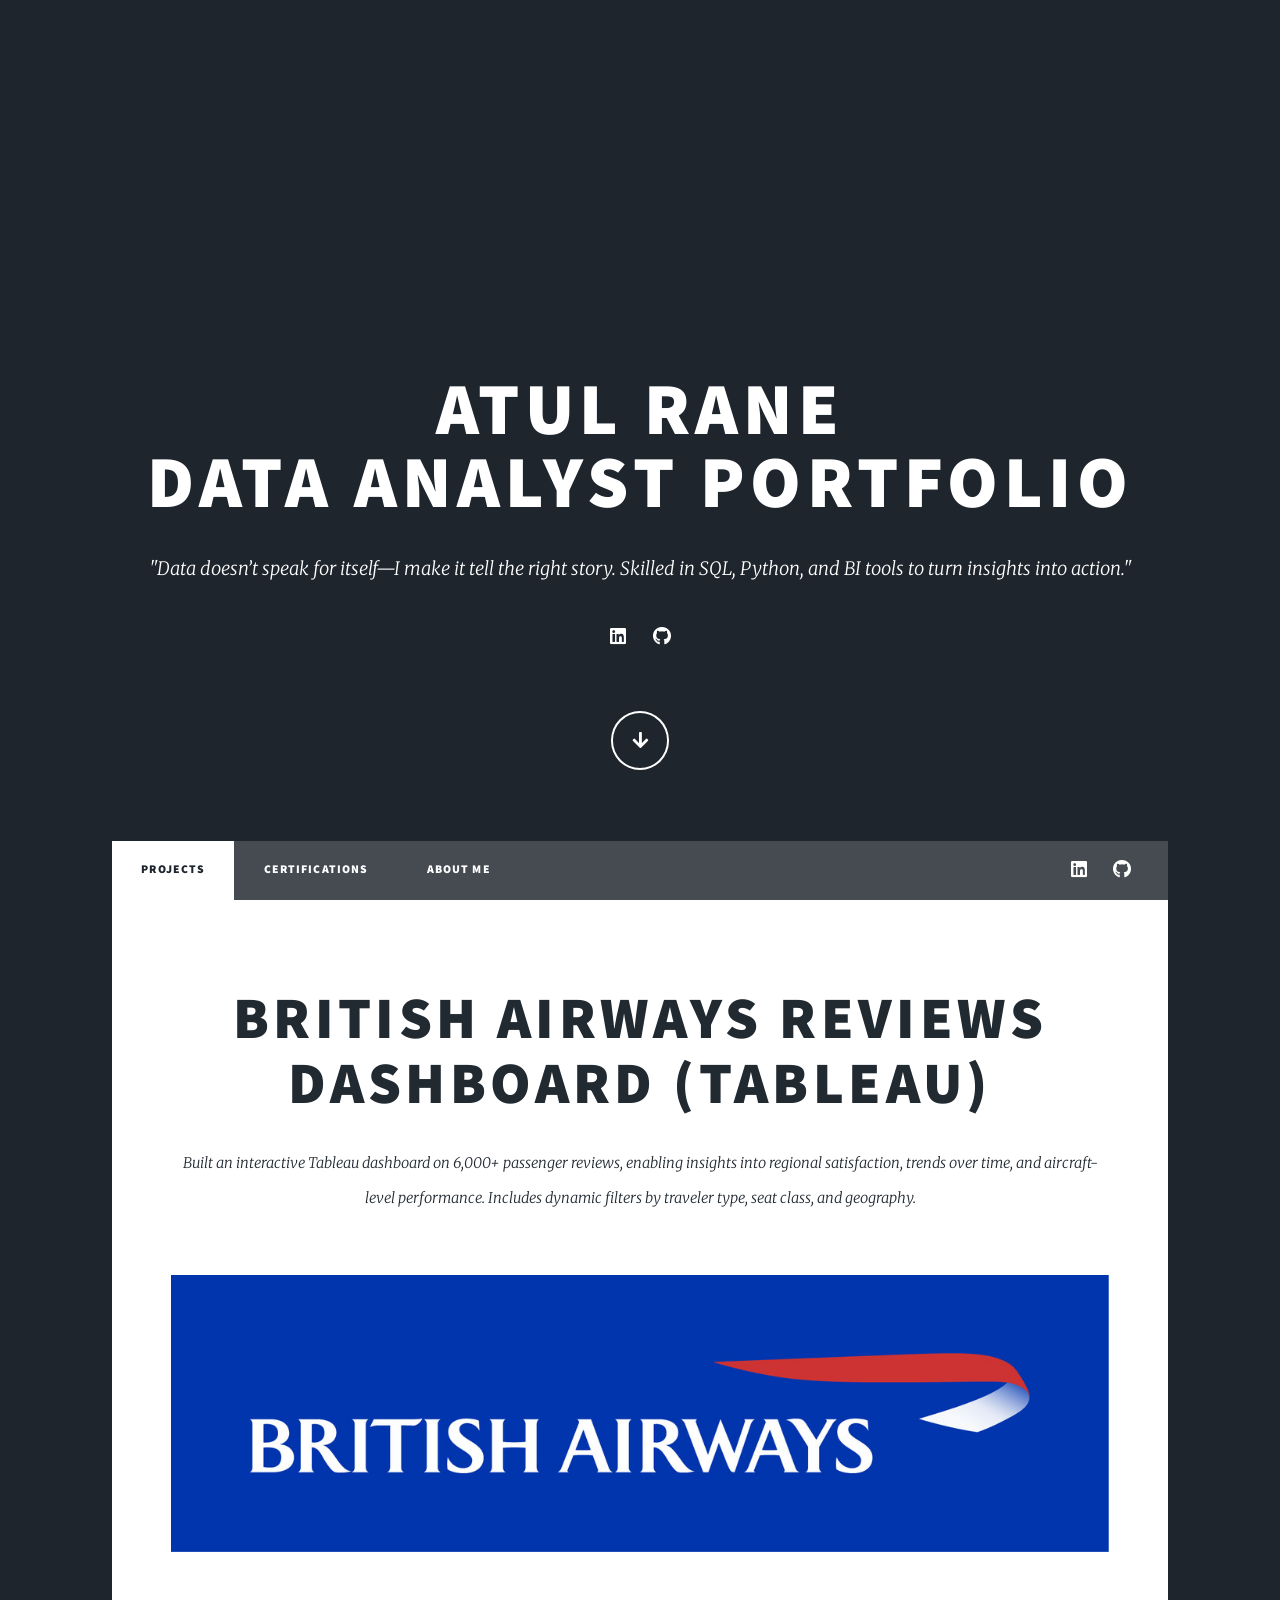
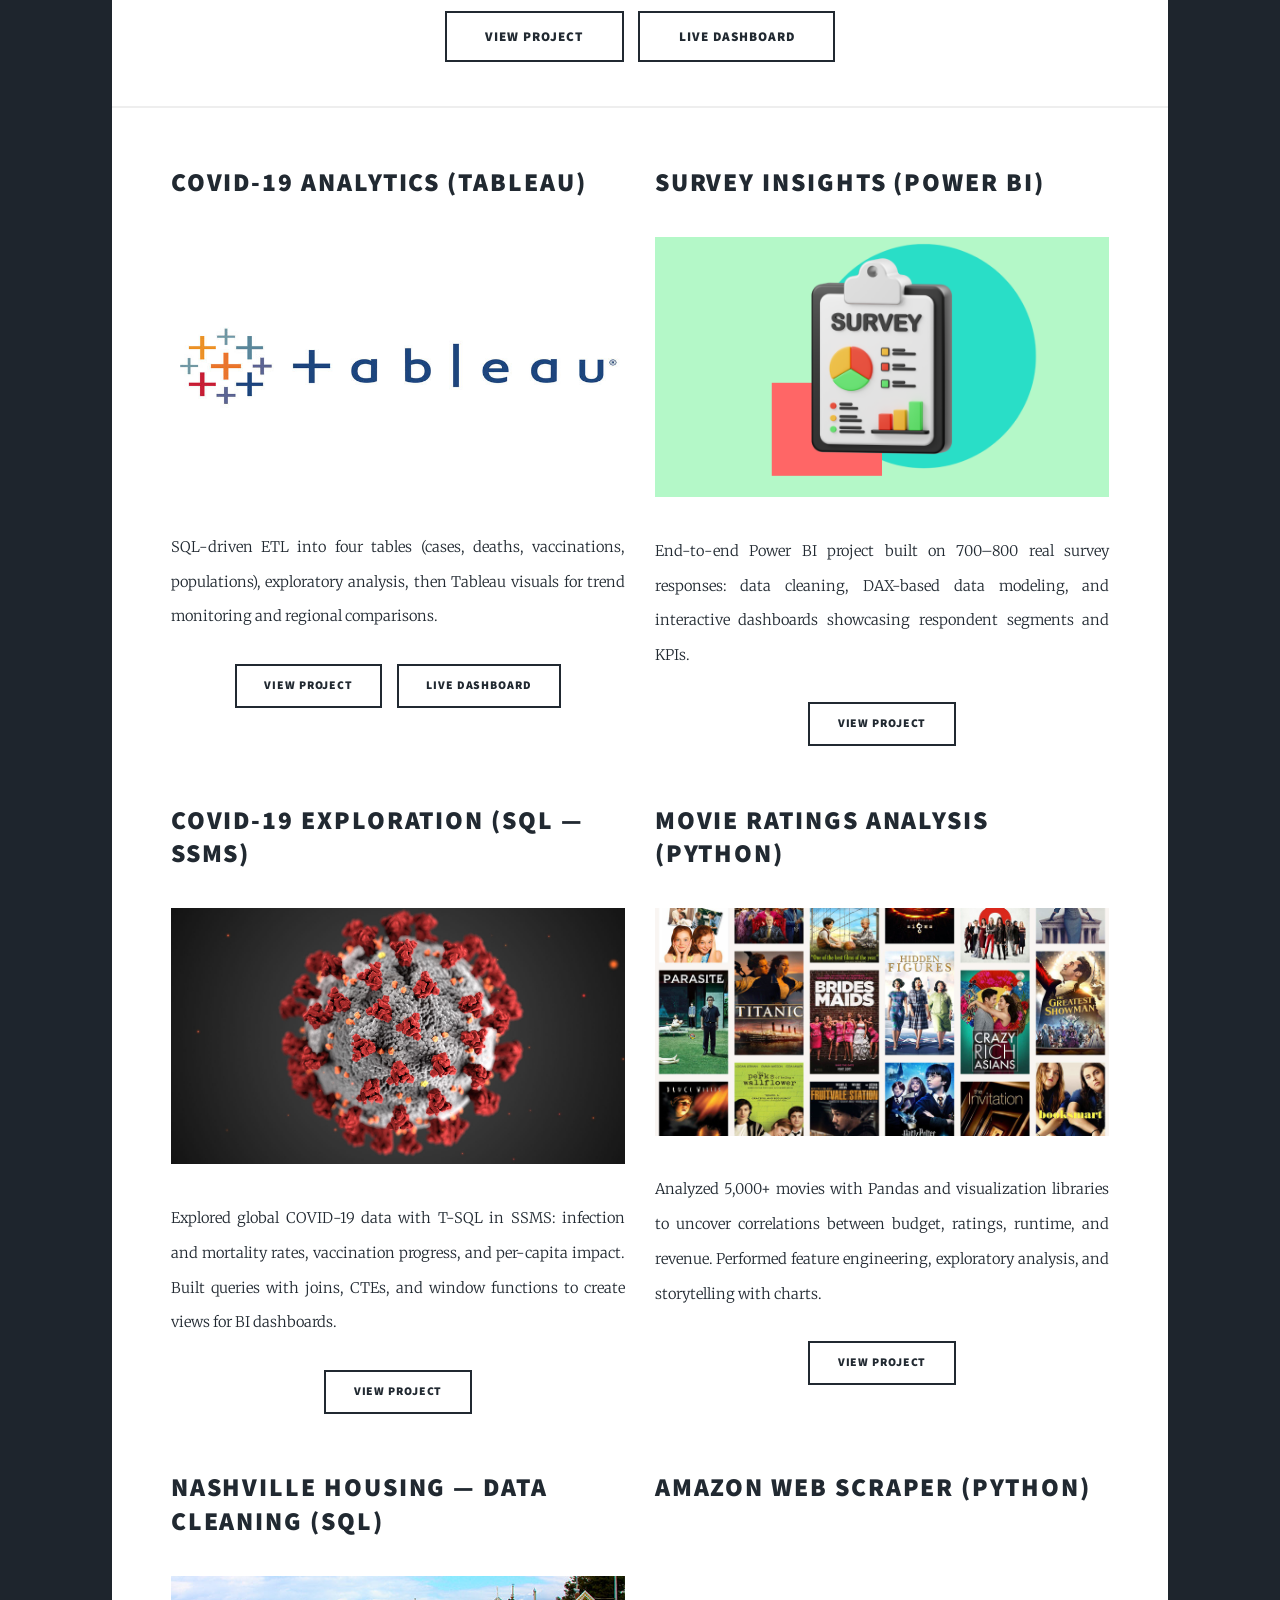
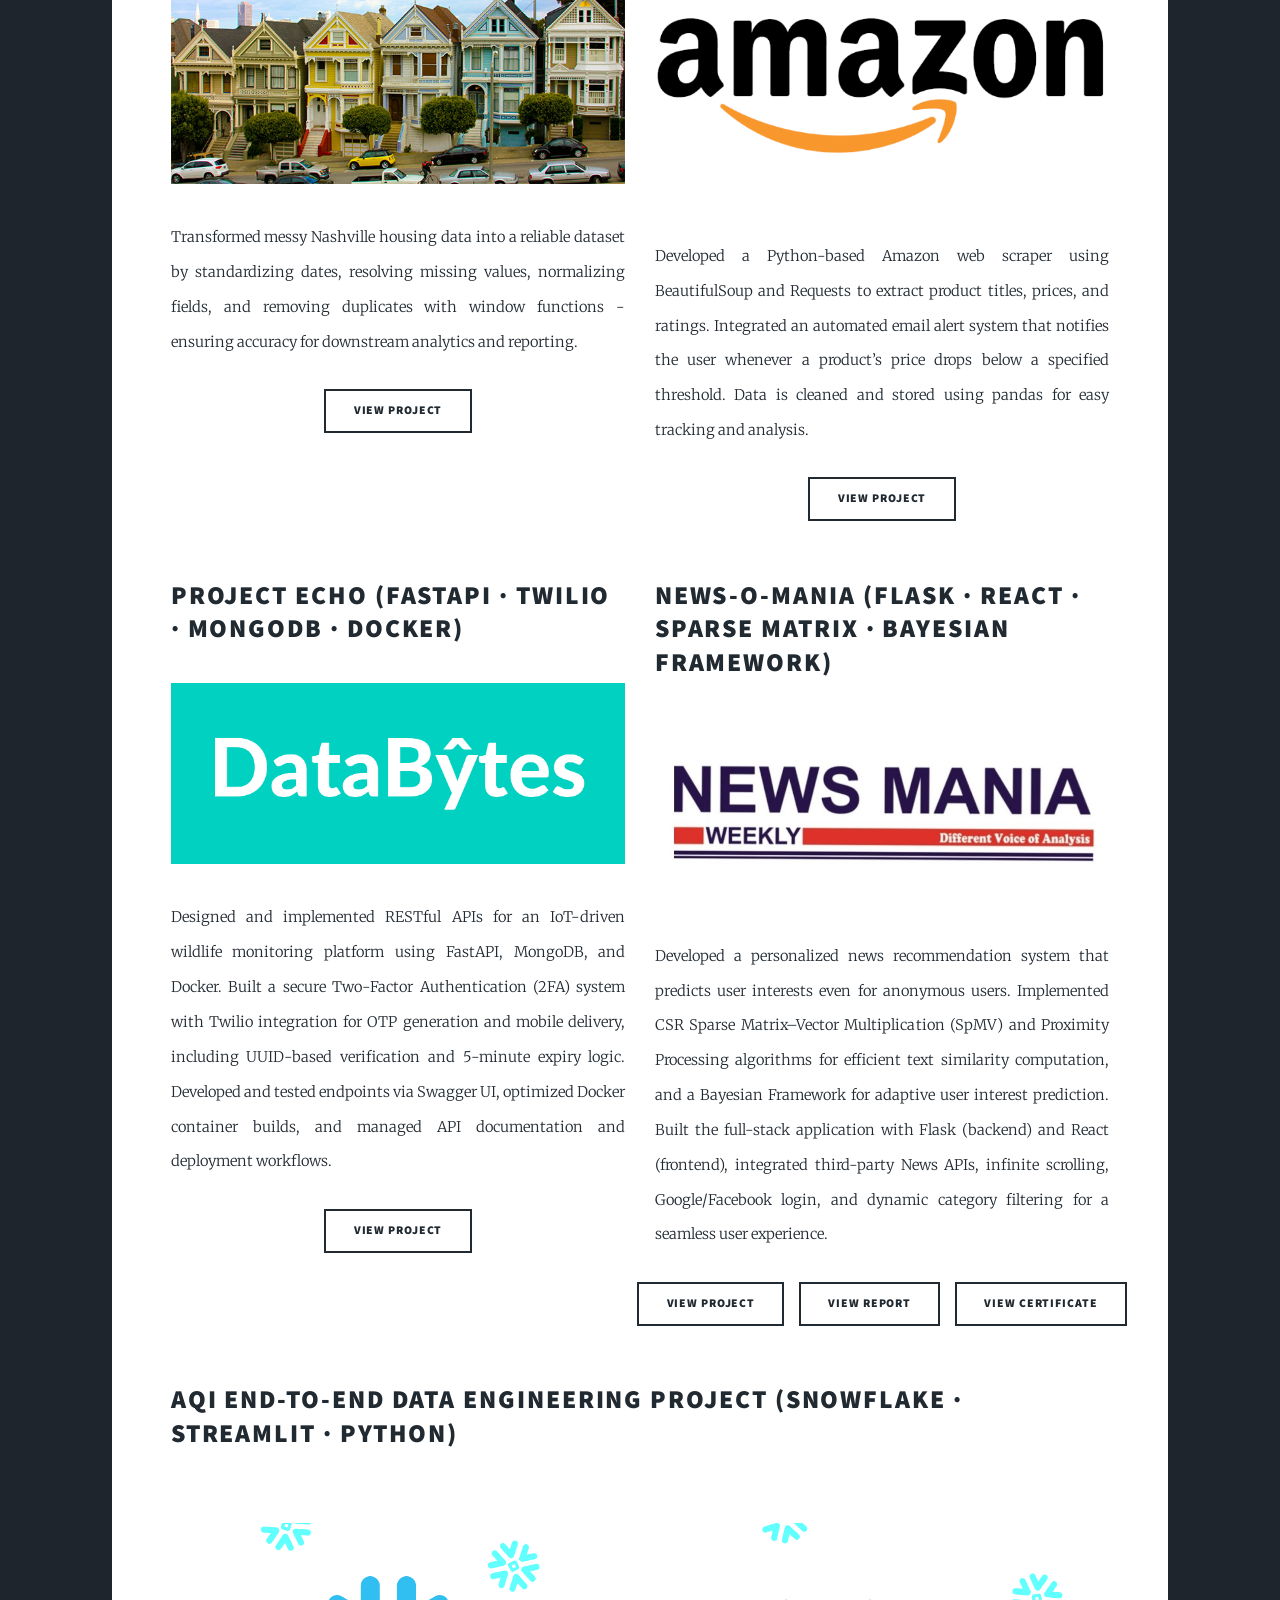
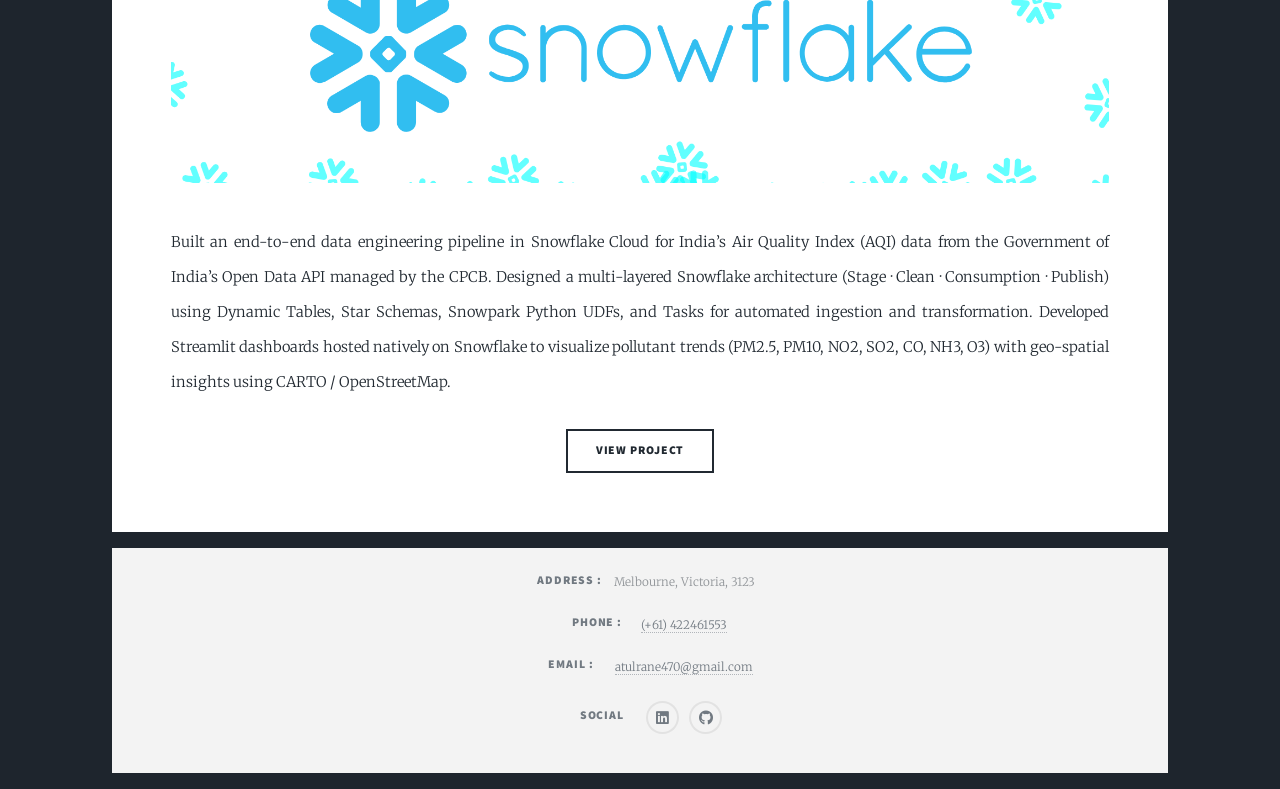
==== index.html @ 1767e2b0 "Add files via upload" ====
<!DOCTYPE HTML>
<!--
	Massively by HTML5 UP
	html5up.net | @ajlkn
	Free for personal and commercial use under the CCA 3.0 license (html5up.net/license)
-->
<html>

<head>
	<title>Atul Rane</title>
	<meta charset="utf-8" />
	<meta name="viewport" content="width=device-width, initial-scale=1, user-scalable=no" />
	<link rel="stylesheet" href="assets/css/main.css" />
	<noscript>
		<link rel="stylesheet" href="assets/css/noscript.css" />
	</noscript>
	<style>
		/* --- kill the divider line above the footer --- */
		#footer .split:before,
		#footer .split>section:before {
			display: none !important;
			content: none !important;
			border: 0 !important;
		}

		/* --- footer grey stays inside the white column (no side spill) --- */
		#footer {
			background: transparent;
			padding: 0;
			border: 0;
		}

		#footer .split.contact {
			background: #f3f3f3;
			max-width: 72rem;
			/* same width as page content */
			width: calc(100% - 4rem);
			/* side gutters */
			margin: 0 auto;
			padding: 1.25rem 1.25rem 2rem;
			/* top / sides / bottom */
		}

		/* --- trim the big gap the theme adds under the last section --- */
		#main>.post:last-of-type {
			margin-bottom: 0;
			padding-bottom: 1rem;
		}

		#main>.post:last-of-type:after {
			display: none !important;
		}

		/* --- JOB SIMULATIONS spacing (only affects pages that have it) --- */
		#simulations.post {
			margin-top: 2.75rem;
			/* more space before "JOB SIMULATIONS" */
			padding-top: .25rem;
			margin-bottom: .75rem;
			/* less space after it */
		}

		#simulations.post:after {
			display: none !important;
		}
	</style>
</head>

<body class="is-preload">

	<!-- Wrapper -->
	<div id="wrapper" class="fade-in">

		<!-- Intro -->
		<div id="intro">
			<h1>Atul Rane<br />Data Analyst Portfolio</h1>
			<p>"Data doesn’t speak for itself—I make it tell the right story.
				Skilled in SQL, Python, and BI tools to turn insights into action."
				<br />
				<!-- <a href="https://github.com/atulrane03" target="_blank">GitHub</a> ·
							<a href="https://www.linkedin.com/in/atulrane03/" target="_blank">LinkedIn</a> · -->
				<!-- <a href="assets/files/Atul_Rane_CV.pdf" target="_blank">Résumé (PDF)</a> -->
			<ul class="icons">
				<li><a href="https://www.linkedin.com/in/atulrane03/" class="icon brands fa-linkedin"><span
							class="label">LinkedIn</span></a></li>
				<!-- <li><a href="#" class="icon brands fa-facebook-f"><span class="label">Facebook</span></a></li>
							<li><a href="#" class="icon brands fa-instagram"><span class="label">Instagram</span></a></li> -->
				<li><a href="https://github.com/atulrane03" class="icon brands fa-github"><span
							class="label">GitHub</span></a></li>
			</ul>
			</p>
			<ul class="actions">
				<li><a href="#projects" class="button icon solid solo fa-arrow-down scrolly">View Projects</a></li>
			</ul>
		</div>

		<!-- Header -->
		<header id="header">
			<a href="index.html" class="logo">ATUL RANE</a>
		</header>

		<!-- Nav -->
		<nav id="nav">
			<ul class="links">
				<li class="active"><a href="index.html">Projects</a></li>
				<li><a href="generic.html">Certifications</a></li>
				<li><a href="elements.html">About me</a></li>
			</ul>
			<ul class="icons">
				<li><a href="https://www.linkedin.com/in/atulrane03/" class="icon brands fa-linkedin"><span
							class="label">LinkedIn</span></a></li>
				<li><a href="https://github.com/atulrane03" class="icon brands fa-github"><span
							class="label">GitHub</span></a></li>
			</ul>
			</ul>
		</nav>

		<!-- Main -->
		<div id="main">

			<!-- Featured Post -->
			<article class="post featured" id="projects">
				<header class="major">
					<h2>
						<a href="https://public.tableau.com/app/profile/atul.rane/viz/BritishAirways_17569479586280/Dashboard1"
							target="_blank" rel="noopener">
							British Airways Reviews Dashboard (Tableau)
						</a>
					</h2>
					<p>Built an interactive Tableau dashboard on 6,000+ passenger reviews, enabling insights into
						regional satisfaction, trends over time, and aircraft-level performance. Includes dynamic
						filters by traveler type, seat class, and geography.</p>
				</header>
				<a href="https://public.tableau.com/app/profile/atul.rane/viz/BritishAirways_17569479586280/Dashboard1"
					class="image main" target="_blank" rel="noopener">
					<img src="images/british.jpg" alt="British Airways Tableau dashboard preview" />
				</a>
				<ul class="actions special">
					<li><a href="https://github.com/atulrane03/British_airlines_tableau" class="button large"
							target="_blank" rel="noopener">View Project</a></li>
					<li><a href="https://public.tableau.com/app/profile/atul.rane/viz/BritishAirways_17569479586280/Dashboard1"
							class="button large" target="_blank" rel="noopener">Live Dashboard</a></li>
				</ul>
			</article>

			<!-- Project Grid (pinned repos) -->
			<section class="projects">
				<!-- Covid_19_tableau -->
				<article>
					<header>
						<h2><a href="https://public.tableau.com/app/profile/atul.rane/viz/Covid-19Visualisation_17590612813350/Dashboard1"
								target="_blank" rel="noopener">COVID‑19 Analytics (Tableau)</a></h2>
					</header>
					<a href="images/covid_tableau_placeholder.jpg" class="image fit"><img src="images/tableau.jpg"
							alt="COVID-19 Tableau dashboard preview" /></a>
					<p>SQL‑driven ETL into four tables (cases, deaths, vaccinations, populations), exploratory analysis,
						then Tableau visuals for trend monitoring and regional comparisons.</p>
					<ul class="actions special">
						<li><a href="https://github.com/atulrane03/Covid_19_tableau" class="button" target="_blank"
								rel="noopener">View Project</a></li>
						<li><a href="https://public.tableau.com/app/profile/atul.rane/viz/Covid-19Visualisation_17590612813350/Dashboard1"
								class="button" target="_blank" rel="noopener">Live Dashboard</a></li>
					</ul>
				</article>
				<!-- Real_Survey_data_Power_bi -->
				<article>
					<header>
						<h2><a href="https://github.com/atulrane03/Real_Survey_data_Power_bi" target="_blank"
								rel="noopener">Survey Insights (Power BI)</a></h2>
					</header>
					<a href="images/powerbi_survey_placeholder.jpg" class="image fit"><img src="images/survey.png"
							alt="Power BI survey dashboard preview" /></a>
					<p>End-to-end Power BI project built on 700–800 real survey responses: data cleaning, DAX-based data
						modeling, and interactive dashboards showcasing respondent segments and KPIs.</p>
					<ul class="actions special">
						<li><a href="https://github.com/atulrane03/Real_Survey_data_Power_bi" class="button"
								target="_blank" rel="noopener">View Project</a></li>
					</ul>
				</article>
				<!-- covid_exploration_ssms -->
				<article>
					<header>
						<h2><a href="https://github.com/atulrane03/covid_exploration_ssms" target="_blank"
								rel="noopener">COVID‑19 Exploration (SQL — SSMS)</a></h2>
					</header>
					<a href="images/sql_covid_placeholder.jpg" class="image fit"><img src="images/covid.jpg"
							alt="SQL exploration screenshot" /></a>
					<p>Explored global COVID-19 data with T-SQL in SSMS: infection and mortality rates, vaccination
						progress, and per-capita impact. Built queries with joins, CTEs, and window functions to create
						views for BI dashboards.</p>
					<ul class="actions special">
						<li><a href="https://github.com/atulrane03/covid_exploration_ssms" class="button"
								target="_blank" rel="noopener">View Project</a></li>
					</ul>
				</article>


				<!-- movie_analysis -->
				<article class="">
					<header>
						<h2><a href="https://github.com/atulrane03/movie_analysis" target="_blank" rel="noopener">Movie
								Ratings Analysis (Python)</a></h2>
					</header>
					<a href="images/movie_analysis_placeholder.jpg" class="image fit"><img src="images/movies.jpg"
							alt="Notebook preview" /></a>
					<p>Analyzed 5,000+ movies with Pandas and visualization libraries to uncover correlations between
						budget, ratings, runtime, and revenue. Performed feature engineering, exploratory analysis, and
						storytelling with charts.</p>
					<ul class="actions special">
						<li><a href="https://github.com/atulrane03/movie_analysis" class="button" target="_blank"
								rel="noopener">View Project</a></li>
					</ul>
				</article>


				<!-- Nashville_Data_Cleaning -->
				<article class="">
					<header>
						<h2><a href="https://github.com/atulrane03/Nashville_Data_Cleaning" target="_blank"
								rel="noopener">Nashville Housing — Data Cleaning (SQL)</a></h2>
					</header>
					<a href="images/nashville_sql_placeholder.jpg" class="image fit"><img src="images/housing.jpg"
							alt="SQL cleaning preview" /></a>
					<p>Transformed messy Nashville housing data into a reliable dataset by standardizing dates,
						resolving missing values, normalizing fields, and removing duplicates with window functions -
						ensuring accuracy for downstream analytics and reporting.</p>
					<ul class="actions special">
						<li><a href="https://github.com/atulrane03/Nashville_Data_Cleaning" class="button"
								target="_blank" rel="noopener">View Project</a></li>
					</ul>
				</article>


				<!-- amzon web scraping -->
				<article>
					<header>
						<h2><a href="https://github.com/atulrane03/webscraping_amazon">Amazon Web Scraper (Python)</a>
						</h2>
					</header>
					<a href="projects/amazon-scraper.html" class="image fit">
						<img src="images/amazon.png" alt="Amazon Web Scraper Project" />
					</a>
					<p>
						Developed a Python-based Amazon web scraper using BeautifulSoup and Requests
						to extract product titles, prices, and ratings.
						Integrated an automated email alert system that notifies the user whenever
						a product’s price drops below a specified threshold.
						Data is cleaned and stored using pandas for easy tracking and analysis.
					</p>
					<ul class="actions special">
						<li><a href="https://github.com/atulrane03/webscraping_amazon" class="button"
								target="_blank">View Project</a></li>
					</ul>
				</article>



				<!-- Project Echo-->
				<article class="">
					<header>
						<h2><a href="https://github.com/DataBytes-Organisation/Project-Echo">Project Echo (FastAPI ·
								Twilio · MongoDB · Docker)</a></h2>
					</header>
					<a href="projects/amazon-scraper.html" class="image fit">
						<img src="images/d.png" alt="Amazon Web Scraper Project" />
					</a>
					<p>
						Designed and implemented RESTful APIs for an IoT-driven wildlife monitoring platform using
						FastAPI,
						MongoDB, and Docker. Built a secure Two-Factor Authentication (2FA) system with Twilio
						integration
						for OTP generation and mobile delivery, including UUID-based verification and 5-minute expiry
						logic.
						Developed and tested endpoints via Swagger UI, optimized Docker container builds, and managed
						API
						documentation and deployment workflows.
					</p>
					<ul class="actions special">
						<li><a href="https://github.com/DataBytes-Organisation/Project-Echo" class="button"
								target="_blank">View Project</a></li>
					</ul>
				</article>



				<!-- News-O-Mania -->
				<article class="">
					<header>
						<h2><a href="https://github.com/atulrane03/News-O-Mania" target="_blank" rel="noopener">
								News-O-Mania (Flask · React · Sparse Matrix · Bayesian Framework)
							</a></h2>
					</header>
					<a href="images/news_omania_thumbnail.jpg" class="image fit">
						<img src="images/n.jpg" alt="News-O-Mania Recommendation System" />
					</a>
					<p>
						Developed a personalized news recommendation system that predicts user interests even for
						anonymous users.
						Implemented CSR Sparse Matrix–Vector Multiplication (SpMV) and Proximity Processing algorithms
						for efficient
						text similarity computation, and a Bayesian Framework for adaptive user interest prediction.
						Built the full-stack application with Flask (backend) and React (frontend), integrated
						third-party News APIs,
						infinite scrolling, Google/Facebook login, and dynamic category filtering for a seamless user
						experience.
					</p>
					<ul class="actions special">
						<li><a href="https://github.com/atulrane03/News-O-Mania" class="button" target="_blank">View
								Project</a></li>
						<li><a href="https://github.com/atulrane03/News-O-Mania/blob/main/work%20_Copyright%20News%20o%20Mania_2023%20.pdf"
								class="button" target="_blank">View Report</a></li>
						<li><a href="https://github.com/atulrane03/News-O-Mania/blob/main/News%20O%20Menia%20_Copyright%202023.pdf"
								class="button" target="_blank">View Certificate </a></li>
					</ul>
				</article>


				<!-- AQI Snowflake -->
				<article class="projects">
					<header>
						<h2><a href="https://github.com/atulrane03/AQI_Snowflake" target="_blank" rel="noopener">
								AQI End-to-End Data Engineering Project (Snowflake · Streamlit · Python)
							</a></h2>
					</header>

					<a href="images/snow.png" class="image fit">
						<img src="images/sn.png" alt="Air Quality Data Warehouse & Streamlit Dashboard" />
					</a>


					<p>
						Built an end-to-end data engineering pipeline in Snowflake Cloud for India’s
						Air Quality Index (AQI) data from the Government of India’s Open Data API
						managed by the CPCB. Designed a multi-layered Snowflake architecture
						(Stage · Clean · Consumption · Publish) using Dynamic Tables, Star Schemas, Snowpark Python UDFs,
						and Tasks for automated ingestion and transformation.
						Developed Streamlit dashboards hosted natively on Snowflake to visualize
						pollutant trends (PM2.5, PM10, NO2, SO2, CO, NH3, O3) with geo-spatial insights
						using CARTO / OpenStreetMap.
					</p>



					<ul class="actions special">
						<li><a href="https://github.com/atulrane03/AQI_Snowflake" class="button" target="_blank">
								View Project
							</a></li>
					</ul>
				</article>

				
				<!-- <article class="projects">
					<header>
						<h2><a href="https://github.com/atulrane03/Nashville_Data_Cleaning" target="_blank"
								rel="noopener">Nashville Housing — Data Cleaning (SQL)</a></h2>
					</header>
					<a href="images/nashville_sql_placeholder.jpg" class="image fit"><img src="images/housing.jpg"
							alt="SQL cleaning preview" /></a>
					<p>Transformed messy Nashville housing data into a reliable dataset by standardizing dates,
						resolving missing values, normalizing fields, and removing duplicates with window functions -
						ensuring accuracy for downstream analytics and reporting.</p>
					<ul class="actions special">
						<li><a href="https://github.com/atulrane03/Nashville_Data_Cleaning" class="button"
								target="_blank" rel="noopener">View Project</a></li>
					</ul>
				</article> -->
				<!-- 
				where there is class = project it means there are is only 1 projects so we will use class = projects -->

				<!-- <article>
					<header>
						<h2><a href="#">Augue lorem<br />
								primis vestibulum</a></h2>
					</header>
					<a href="#" class="image fit"><img src="images/pic07.jpg" alt="" /></a>
					<p>Donec eget ex magna. Interdum et malesuada fames ac ante ipsum primis in faucibus. Pellentesque
						venenatis dolor imperdiet dolor mattis sagittis magna etiam.</p>
					<ul class="actions special">
						<li><a href="#" class="button">Full Story</a></li>
					</ul>
				</article>
			</section> -->

				<!-- About -->
				<!-- <section id="about" class="post">
				<header class="major">
					<h2>About</h2>
				</header>
				<p>Hi, I’m Atul — a data analyst based in Melbourne. I work across SQL, Python, Tableau, Power BI, and
					Excel to transform raw data into actionable insight. I enjoy building clean data models, running
					experiments, and telling clear stories with visuals.</p>
			</section> -->

				<!-- Footer -->
				<!-- <footer>
								<div class="pagination">
									
									<a href="#" class="page active">1</a>
									<a href="#" class="page">2</a>
									<a href="#" class="page">3</a>
									<span class="extra">&hellip;</span>
									<a href="#" class="page">8</a>
									<a href="#" class="page">9</a>
									<a href="#" class="page">10</a>
									<a href="#" class="next">Next</a>
								</div>
							</footer> -->

		</div>

		<!-- Footer -->

		<!-- <section>
							<form method="post" action="#">
								<div class="fields">
									<div class="field">
										<label for="name">Name</label>
										<input type="text" name="name" id="name" />
									</div>
									<div class="field">
										<label for="email">Email</label>
										<input type="text" name="email" id="email" />
									</div>
									<div class="field">
										<label for="message">Message</label>
										<textarea name="message" id="message" rows="3"></textarea>
									</div>
								</div>
								<ul class="actions">
									<li><input type="submit" value="Send Message" /></li>
								</ul>
							</form>
						</section> -->
		<footer id="footer">
			<section class="split contact">
				<section class="alt">
					<h3>Address :</h3>
					<p>Melbourne, Victoria, 3123 </p>
				</section>
				<section>
					<h3>Phone :</h3>
					<p><a href="#">(+61) 422461553</a></p>
				</section>
				<section>
					<h3>Email :</h3>
					<p><a href="mailto:atulrane470@gmail.com">atulrane470@gmail.com</a></p>
				</section>
				<section>
					<h3>Social</h3>
					<ul class="icons alt">
						<li><a href="https://www.linkedin.com/in/atulrane03/" class="icon brands fa-linkedin"><span
									class="label">LinkedIn</span></a></li>
						<li><a href="https://github.com/atulrane03" class="icon brands fa-github"><span
									class="label">GitHub</span></a></li>
					</ul>
				</section>
			</section>
		</footer>

		<!-- Copyright -->
		<!-- <div id="copyright">
						<ul><li>&copy; Untitled</li><li>Design: <a href="https://html5up.net">HTML5 UP</a></li></ul>
					</div> -->

	</div>

	<!-- Scripts -->
	<script src="assets/js/jquery.min.js"></script>
	<script src="assets/js/jquery.scrollex.min.js"></script>
	<script src="assets/js/jquery.scrolly.min.js"></script>
	<script src="assets/js/browser.min.js"></script>
	<script src="assets/js/breakpoints.min.js"></script>
	<script src="assets/js/util.js"></script>
	<script src="assets/js/main.js"></script>

</body>

</html>
---- assets/css/main.css ----
@import url(fontawesome-all.min.css);
@import url("https://fonts.googleapis.com/css?family=Merriweather:300,700,300italic,700italic|Source+Sans+Pro:900");

/*
	Massively by HTML5 UP
	html5up.net | @ajlkn
	Free for personal and commercial use under the CCA 3.0 license (html5up.net/license)
*/

html,
body,
div,
span,
applet,
object,
iframe,
h1,
h2,
h3,
h4,
h5,
h6,
p,
blockquote,
pre,
a,
abbr,
acronym,
address,
big,
cite,
code,
del,
dfn,
em,
img,
ins,
kbd,
q,
s,
samp,
small,
strike,
strong,
sub,
sup,
tt,
var,
b,
u,
i,
center,
dl,
dt,
dd,
ol,
ul,
li,
fieldset,
form,
label,
legend,
table,
caption,
tbody,
tfoot,
thead,
tr,
th,
td,
article,
aside,
canvas,
details,
embed,
figure,
figcaption,
footer,
header,
hgroup,
menu,
nav,
output,
ruby,
section,
summary,
time,
mark,
audio,
video {
	margin: 0;
	padding: 0;
	border: 0;
	font-size: 100%;
	font: inherit;
	vertical-align: baseline;
}

article,
aside,
details,
figcaption,
figure,
footer,
header,
hgroup,
menu,
nav,
section {
	display: block;
}

body {
	line-height: 1;
}

ol,
ul {
	list-style: none;
}

blockquote,
q {
	quotes: none;
}

blockquote:before,
blockquote:after,
q:before,
q:after {
	content: '';
	content: none;
}

table {
	border-collapse: collapse;
	border-spacing: 0;
}

body {
	-webkit-text-size-adjust: none;
}

mark {
	background-color: transparent;
	color: inherit;
}

input::-moz-focus-inner {
	border: 0;
	padding: 0;
}

input,
select,
textarea {
	-moz-appearance: none;
	-webkit-appearance: none;
	-ms-appearance: none;
	appearance: none;
}

/* Basic */

@-ms-viewport {
	width: device-width;
}

body {
	-ms-overflow-style: scrollbar;
}

@media screen and (max-width: 480px) {

	html,
	body {
		min-width: 320px;
	}

}

html {
	box-sizing: border-box;
}

*,
*:before,
*:after {
	box-sizing: inherit;
}

body {
	background-color: #1e252d;
}

body.is-preload *,
body.is-preload *:before,
body.is-preload *:after {
	-moz-animation: none !important;
	-webkit-animation: none !important;
	-ms-animation: none !important;
	animation: none !important;
	-moz-transition: none !important;
	-webkit-transition: none !important;
	-ms-transition: none !important;
	transition: none !important;
}

/* Type */

html {
	font-size: 16pt;
}

@media screen and (max-width: 1680px) {

	html {
		font-size: 12pt;
	}

}

@media screen and (max-width: 1280px) {

	html {
		font-size: 11pt;
	}

}

@media screen and (max-width: 360px) {

	html {
		font-size: 10pt;
	}

}

body {
	color: #212931;
}

body,
input,
select,
textarea {
	font-family: "Merriweather", Georgia, serif;
	font-weight: 300;
	font-size: 1rem;
	line-height: 2.375;
}

a {
	-moz-transition: color 0.2s ease-in-out, background-color 0.2s ease-in-out, border-color 0.2s ease-in-out, box-shadow 0.2s ease-in-out;
	-webkit-transition: color 0.2s ease-in-out, background-color 0.2s ease-in-out, border-color 0.2s ease-in-out, box-shadow 0.2s ease-in-out;
	-ms-transition: color 0.2s ease-in-out, background-color 0.2s ease-in-out, border-color 0.2s ease-in-out, box-shadow 0.2s ease-in-out;
	transition: color 0.2s ease-in-out, background-color 0.2s ease-in-out, border-color 0.2s ease-in-out, box-shadow 0.2s ease-in-out;
	border-bottom: dotted 1px;
	text-decoration: none;
}

a:hover {
	border-bottom-color: transparent;
}

strong,
b {
	font-weight: 600;
}

em,
i {
	font-style: italic;
}

p {
	text-align: justify;
	margin: 0 0 2rem 0;
}

h1,
h2,
h3,
h4,
h5,
h6 {
	font-family: "Source Sans Pro", Helvetica, sans-serif;
	font-weight: 900;
	line-height: 1.5;
	letter-spacing: 0.075em;
	text-transform: uppercase;
	margin: 0 0 1rem 0;
}

h1 a,
h2 a,
h3 a,
h4 a,
h5 a,
h6 a {
	border-bottom: 0;
	color: inherit;
	text-decoration: none;
}

h1 {
	font-size: 4rem;
	line-height: 1.1;
	margin: 0 0 2rem 0;
}

h2 {
	font-size: 1.75rem;
	line-height: 1.3;
	margin: 0 0 1.5rem 0;
}

h3 {
	font-size: 1.25rem;
	margin: 0 0 1.5rem 0;
}

h4 {
	font-size: 1rem;
}

h5 {
	font-size: 0.9rem;
}

h6 {
	font-size: 0.8rem;
}

sub {
	font-size: 0.8rem;
	position: relative;
	top: 0.5rem;
}

sup {
	font-size: 0.8rem;
	position: relative;
	top: -0.5rem;
}

blockquote {
	border-left: solid 4px;
	font-style: italic;
	margin: 0 0 2rem 0;
	padding: 0.5rem 0 0.5rem 2rem;
}

code {
	border: solid 2px;
	font-family: "Courier New", monospace;
	font-size: 0.9rem;
	margin: 0 0.25rem;
	padding: 0.25rem 0.65rem;
}

pre {
	-webkit-overflow-scrolling: touch;
	font-family: "Courier New", monospace;
	font-size: 0.9rem;
	margin: 0 0 2rem 0;
}

pre code {
	display: block;
	line-height: 1.75;
	padding: 1rem 1.5rem;
	overflow-x: auto;
}

hr {
	border: 0;
	border-bottom: solid 2px;
	margin: 3rem 0;
}

hr.major {
	margin: 5rem 0;
}

.align-left {
	text-align: left;
}

.align-center {
	text-align: center;
}

.align-right {
	text-align: right;
}

input,
select,
textarea {
	color: #212931;
}

a {
	color: #212931;
	border-bottom-color: rgba(33, 41, 49, 0.5);
}

a:hover {
	border-bottom-color: transparent;
	color: #18bfef !important;
}

strong,
b {
	color: #212931;
}

h1,
h2,
h3,
h4,
h5,
h6 {
	color: #212931;
}

blockquote {
	border-left-color: #eeeeee;
}

code {
	background: rgba(220, 220, 220, 0.25);
	border-color: #eeeeee;
}

hr {
	border-bottom-color: #eeeeee;
}

/* Row */

.row {
	display: flex;
	flex-wrap: wrap;
	box-sizing: border-box;
	align-items: stretch;
}

.row>* {
	box-sizing: border-box;
}

.row.gtr-uniform>*> :last-child {
	margin-bottom: 0;
}

.row.aln-left {
	justify-content: flex-start;
}

.row.aln-center {
	justify-content: center;
}

.row.aln-right {
	justify-content: flex-end;
}

.row.aln-top {
	align-items: flex-start;
}

.row.aln-middle {
	align-items: center;
}

.row.aln-bottom {
	align-items: flex-end;
}

.row>.imp {
	order: -1;
}

.row>.col-1 {
	width: 8.33333%;
}

.row>.off-1 {
	margin-left: 8.33333%;
}

.row>.col-2 {
	width: 16.66667%;
}

.row>.off-2 {
	margin-left: 16.66667%;
}

.row>.col-3 {
	width: 25%;
}

.row>.off-3 {
	margin-left: 25%;
}

.row>.col-4 {
	width: 33.33333%;
}

.row>.off-4 {
	margin-left: 33.33333%;
}

.row>.col-5 {
	width: 41.66667%;
}

.row>.off-5 {
	margin-left: 41.66667%;
}

.row>.col-6 {
	width: 50%;
}

.row>.off-6 {
	margin-left: 50%;
}

.row>.col-7 {
	width: 58.33333%;
}

.row>.off-7 {
	margin-left: 58.33333%;
}

.row>.col-8 {
	width: 66.66667%;
}

.row>.off-8 {
	margin-left: 66.66667%;
}

.row>.col-9 {
	width: 75%;
}

.row>.off-9 {
	margin-left: 75%;
}

.row>.col-10 {
	width: 83.33333%;
}

.row>.off-10 {
	margin-left: 83.33333%;
}

.row>.col-11 {
	width: 91.66667%;
}

.row>.off-11 {
	margin-left: 91.66667%;
}

.row>.col-12 {
	width: 100%;
}

.row>.off-12 {
	margin-left: 100%;
}

.row.gtr-0 {
	margin-top: 0;
	margin-left: 0rem;
}

.row.gtr-0>* {
	padding: 0 0 0 0rem;
}

.row.gtr-0.gtr-uniform {
	margin-top: 0rem;
}

.row.gtr-0.gtr-uniform>* {
	padding-top: 0rem;
}

.row.gtr-25 {
	margin-top: 0;
	margin-left: -0.375rem;
}

.row.gtr-25>* {
	padding: 0 0 0 0.375rem;
}

.row.gtr-25.gtr-uniform {
	margin-top: -0.375rem;
}

.row.gtr-25.gtr-uniform>* {
	padding-top: 0.375rem;
}

.row.gtr-50 {
	margin-top: 0;
	margin-left: -0.75rem;
}

.row.gtr-50>* {
	padding: 0 0 0 0.75rem;
}

.row.gtr-50.gtr-uniform {
	margin-top: -0.75rem;
}

.row.gtr-50.gtr-uniform>* {
	padding-top: 0.75rem;
}

.row {
	margin-top: 0;
	margin-left: -1.5rem;
}

.row>* {
	padding: 0 0 0 1.5rem;
}

.row.gtr-uniform {
	margin-top: -1.5rem;
}

.row.gtr-uniform>* {
	padding-top: 1.5rem;
}

.row.gtr-150 {
	margin-top: 0;
	margin-left: -2.25rem;
}

.row.gtr-150>* {
	padding: 0 0 0 2.25rem;
}

.row.gtr-150.gtr-uniform {
	margin-top: -2.25rem;
}

.row.gtr-150.gtr-uniform>* {
	padding-top: 2.25rem;
}

.row.gtr-200 {
	margin-top: 0;
	margin-left: -3rem;
}

.row.gtr-200>* {
	padding: 0 0 0 3rem;
}

.row.gtr-200.gtr-uniform {
	margin-top: -3rem;
}

.row.gtr-200.gtr-uniform>* {
	padding-top: 3rem;
}

@media screen and (max-width: 1680px) {

	.row {
		display: flex;
		flex-wrap: wrap;
		box-sizing: border-box;
		align-items: stretch;
	}

	.row>* {
		box-sizing: border-box;
	}

	.row.gtr-uniform>*> :last-child {
		margin-bottom: 0;
	}

	.row.aln-left {
		justify-content: flex-start;
	}

	.row.aln-center {
		justify-content: center;
	}

	.row.aln-right {
		justify-content: flex-end;
	}

	.row.aln-top {
		align-items: flex-start;
	}

	.row.aln-middle {
		align-items: center;
	}

	.row.aln-bottom {
		align-items: flex-end;
	}

	.row>.imp-xlarge {
		order: -1;
	}

	.row>.col-1-xlarge {
		width: 8.33333%;
	}

	.row>.off-1-xlarge {
		margin-left: 8.33333%;
	}

	.row>.col-2-xlarge {
		width: 16.66667%;
	}

	.row>.off-2-xlarge {
		margin-left: 16.66667%;
	}

	.row>.col-3-xlarge {
		width: 25%;
	}

	.row>.off-3-xlarge {
		margin-left: 25%;
	}

	.row>.col-4-xlarge {
		width: 33.33333%;
	}

	.row>.off-4-xlarge {
		margin-left: 33.33333%;
	}

	.row>.col-5-xlarge {
		width: 41.66667%;
	}

	.row>.off-5-xlarge {
		margin-left: 41.66667%;
	}

	.row>.col-6-xlarge {
		width: 50%;
	}

	.row>.off-6-xlarge {
		margin-left: 50%;
	}

	.row>.col-7-xlarge {
		width: 58.33333%;
	}

	.row>.off-7-xlarge {
		margin-left: 58.33333%;
	}

	.row>.col-8-xlarge {
		width: 66.66667%;
	}

	.row>.off-8-xlarge {
		margin-left: 66.66667%;
	}

	.row>.col-9-xlarge {
		width: 75%;
	}

	.row>.off-9-xlarge {
		margin-left: 75%;
	}

	.row>.col-10-xlarge {
		width: 83.33333%;
	}

	.row>.off-10-xlarge {
		margin-left: 83.33333%;
	}

	.row>.col-11-xlarge {
		width: 91.66667%;
	}

	.row>.off-11-xlarge {
		margin-left: 91.66667%;
	}

	.row>.col-12-xlarge {
		width: 100%;
	}

	.row>.off-12-xlarge {
		margin-left: 100%;
	}

	.row.gtr-0 {
		margin-top: 0;
		margin-left: 0rem;
	}

	.row.gtr-0>* {
		padding: 0 0 0 0rem;
	}

	.row.gtr-0.gtr-uniform {
		margin-top: 0rem;
	}

	.row.gtr-0.gtr-uniform>* {
		padding-top: 0rem;
	}

	.row.gtr-25 {
		margin-top: 0;
		margin-left: -0.375rem;
	}

	.row.gtr-25>* {
		padding: 0 0 0 0.375rem;
	}

	.row.gtr-25.gtr-uniform {
		margin-top: -0.375rem;
	}

	.row.gtr-25.gtr-uniform>* {
		padding-top: 0.375rem;
	}

	.row.gtr-50 {
		margin-top: 0;
		margin-left: -0.75rem;
	}

	.row.gtr-50>* {
		padding: 0 0 0 0.75rem;
	}

	.row.gtr-50.gtr-uniform {
		margin-top: -0.75rem;
	}

	.row.gtr-50.gtr-uniform>* {
		padding-top: 0.75rem;
	}

	.row {
		margin-top: 0;
		margin-left: -1.5rem;
	}

	.row>* {
		padding: 0 0 0 1.5rem;
	}

	.row.gtr-uniform {
		margin-top: -1.5rem;
	}

	.row.gtr-uniform>* {
		padding-top: 1.5rem;
	}

	.row.gtr-150 {
		margin-top: 0;
		margin-left: -2.25rem;
	}

	.row.gtr-150>* {
		padding: 0 0 0 2.25rem;
	}

	.row.gtr-150.gtr-uniform {
		margin-top: -2.25rem;
	}

	.row.gtr-150.gtr-uniform>* {
		padding-top: 2.25rem;
	}

	.row.gtr-200 {
		margin-top: 0;
		margin-left: -3rem;
	}

	.row.gtr-200>* {
		padding: 0 0 0 3rem;
	}

	.row.gtr-200.gtr-uniform {
		margin-top: -3rem;
	}

	.row.gtr-200.gtr-uniform>* {
		padding-top: 3rem;
	}

}

@media screen and (max-width: 1280px) {

	.row {
		display: flex;
		flex-wrap: wrap;
		box-sizing: border-box;
		align-items: stretch;
	}

	.row>* {
		box-sizing: border-box;
	}

	.row.gtr-uniform>*> :last-child {
		margin-bottom: 0;
	}

	.row.aln-left {
		justify-content: flex-start;
	}

	.row.aln-center {
		justify-content: center;
	}

	.row.aln-right {
		justify-content: flex-end;
	}

	.row.aln-top {
		align-items: flex-start;
	}

	.row.aln-middle {
		align-items: center;
	}

	.row.aln-bottom {
		align-items: flex-end;
	}

	.row>.imp-large {
		order: -1;
	}

	.row>.col-1-large {
		width: 8.33333%;
	}

	.row>.off-1-large {
		margin-left: 8.33333%;
	}

	.row>.col-2-large {
		width: 16.66667%;
	}

	.row>.off-2-large {
		margin-left: 16.66667%;
	}

	.row>.col-3-large {
		width: 25%;
	}

	.row>.off-3-large {
		margin-left: 25%;
	}

	.row>.col-4-large {
		width: 33.33333%;
	}

	.row>.off-4-large {
		margin-left: 33.33333%;
	}

	.row>.col-5-large {
		width: 41.66667%;
	}

	.row>.off-5-large {
		margin-left: 41.66667%;
	}

	.row>.col-6-large {
		width: 50%;
	}

	.row>.off-6-large {
		margin-left: 50%;
	}

	.row>.col-7-large {
		width: 58.33333%;
	}

	.row>.off-7-large {
		margin-left: 58.33333%;
	}

	.row>.col-8-large {
		width: 66.66667%;
	}

	.row>.off-8-large {
		margin-left: 66.66667%;
	}

	.row>.col-9-large {
		width: 75%;
	}

	.row>.off-9-large {
		margin-left: 75%;
	}

	.row>.col-10-large {
		width: 83.33333%;
	}

	.row>.off-10-large {
		margin-left: 83.33333%;
	}

	.row>.col-11-large {
		width: 91.66667%;
	}

	.row>.off-11-large {
		margin-left: 91.66667%;
	}

	.row>.col-12-large {
		width: 100%;
	}

	.row>.off-12-large {
		margin-left: 100%;
	}

	.row.gtr-0 {
		margin-top: 0;
		margin-left: 0rem;
	}

	.row.gtr-0>* {
		padding: 0 0 0 0rem;
	}

	.row.gtr-0.gtr-uniform {
		margin-top: 0rem;
	}

	.row.gtr-0.gtr-uniform>* {
		padding-top: 0rem;
	}

	.row.gtr-25 {
		margin-top: 0;
		margin-left: -0.375rem;
	}

	.row.gtr-25>* {
		padding: 0 0 0 0.375rem;
	}

	.row.gtr-25.gtr-uniform {
		margin-top: -0.375rem;
	}

	.row.gtr-25.gtr-uniform>* {
		padding-top: 0.375rem;
	}

	.row.gtr-50 {
		margin-top: 0;
		margin-left: -0.75rem;
	}

	.row.gtr-50>* {
		padding: 0 0 0 0.75rem;
	}

	.row.gtr-50.gtr-uniform {
		margin-top: -0.75rem;
	}

	.row.gtr-50.gtr-uniform>* {
		padding-top: 0.75rem;
	}

	.row {
		margin-top: 0;
		margin-left: -1.5rem;
	}

	.row>* {
		padding: 0 0 0 1.5rem;
	}

	.row.gtr-uniform {
		margin-top: -1.5rem;
	}

	.row.gtr-uniform>* {
		padding-top: 1.5rem;
	}

	.row.gtr-150 {
		margin-top: 0;
		margin-left: -2.25rem;
	}

	.row.gtr-150>* {
		padding: 0 0 0 2.25rem;
	}

	.row.gtr-150.gtr-uniform {
		margin-top: -2.25rem;
	}

	.row.gtr-150.gtr-uniform>* {
		padding-top: 2.25rem;
	}

	.row.gtr-200 {
		margin-top: 0;
		margin-left: -3rem;
	}

	.row.gtr-200>* {
		padding: 0 0 0 3rem;
	}

	.row.gtr-200.gtr-uniform {
		margin-top: -3rem;
	}

	.row.gtr-200.gtr-uniform>* {
		padding-top: 3rem;
	}

}

@media screen and (max-width: 980px) {

	.row {
		display: flex;
		flex-wrap: wrap;
		box-sizing: border-box;
		align-items: stretch;
	}

	.row>* {
		box-sizing: border-box;
	}

	.row.gtr-uniform>*> :last-child {
		margin-bottom: 0;
	}

	.row.aln-left {
		justify-content: flex-start;
	}

	.row.aln-center {
		justify-content: center;
	}

	.row.aln-right {
		justify-content: flex-end;
	}

	.row.aln-top {
		align-items: flex-start;
	}

	.row.aln-middle {
		align-items: center;
	}

	.row.aln-bottom {
		align-items: flex-end;
	}

	.row>.imp-medium {
		order: -1;
	}

	.row>.col-1-medium {
		width: 8.33333%;
	}

	.row>.off-1-medium {
		margin-left: 8.33333%;
	}

	.row>.col-2-medium {
		width: 16.66667%;
	}

	.row>.off-2-medium {
		margin-left: 16.66667%;
	}

	.row>.col-3-medium {
		width: 25%;
	}

	.row>.off-3-medium {
		margin-left: 25%;
	}

	.row>.col-4-medium {
		width: 33.33333%;
	}

	.row>.off-4-medium {
		margin-left: 33.33333%;
	}

	.row>.col-5-medium {
		width: 41.66667%;
	}

	.row>.off-5-medium {
		margin-left: 41.66667%;
	}

	.row>.col-6-medium {
		width: 50%;
	}

	.row>.off-6-medium {
		margin-left: 50%;
	}

	.row>.col-7-medium {
		width: 58.33333%;
	}

	.row>.off-7-medium {
		margin-left: 58.33333%;
	}

	.row>.col-8-medium {
		width: 66.66667%;
	}

	.row>.off-8-medium {
		margin-left: 66.66667%;
	}

	.row>.col-9-medium {
		width: 75%;
	}

	.row>.off-9-medium {
		margin-left: 75%;
	}

	.row>.col-10-medium {
		width: 83.33333%;
	}

	.row>.off-10-medium {
		margin-left: 83.33333%;
	}

	.row>.col-11-medium {
		width: 91.66667%;
	}

	.row>.off-11-medium {
		margin-left: 91.66667%;
	}

	.row>.col-12-medium {
		width: 100%;
	}

	.row>.off-12-medium {
		margin-left: 100%;
	}

	.row.gtr-0 {
		margin-top: 0;
		margin-left: 0rem;
	}

	.row.gtr-0>* {
		padding: 0 0 0 0rem;
	}

	.row.gtr-0.gtr-uniform {
		margin-top: 0rem;
	}

	.row.gtr-0.gtr-uniform>* {
		padding-top: 0rem;
	}

	.row.gtr-25 {
		margin-top: 0;
		margin-left: -0.375rem;
	}

	.row.gtr-25>* {
		padding: 0 0 0 0.375rem;
	}

	.row.gtr-25.gtr-uniform {
		margin-top: -0.375rem;
	}

	.row.gtr-25.gtr-uniform>* {
		padding-top: 0.375rem;
	}

	.row.gtr-50 {
		margin-top: 0;
		margin-left: -0.75rem;
	}

	.row.gtr-50>* {
		padding: 0 0 0 0.75rem;
	}

	.row.gtr-50.gtr-uniform {
		margin-top: -0.75rem;
	}

	.row.gtr-50.gtr-uniform>* {
		padding-top: 0.75rem;
	}

	.row {
		margin-top: 0;
		margin-left: -1.5rem;
	}

	.row>* {
		padding: 0 0 0 1.5rem;
	}

	.row.gtr-uniform {
		margin-top: -1.5rem;
	}

	.row.gtr-uniform>* {
		padding-top: 1.5rem;
	}

	.row.gtr-150 {
		margin-top: 0;
		margin-left: -2.25rem;
	}

	.row.gtr-150>* {
		padding: 0 0 0 2.25rem;
	}

	.row.gtr-150.gtr-uniform {
		margin-top: -2.25rem;
	}

	.row.gtr-150.gtr-uniform>* {
		padding-top: 2.25rem;
	}

	.row.gtr-200 {
		margin-top: 0;
		margin-left: -3rem;
	}

	.row.gtr-200>* {
		padding: 0 0 0 3rem;
	}

	.row.gtr-200.gtr-uniform {
		margin-top: -3rem;
	}

	.row.gtr-200.gtr-uniform>* {
		padding-top: 3rem;
	}

}

@media screen and (max-width: 736px) {

	.row {
		display: flex;
		flex-wrap: wrap;
		box-sizing: border-box;
		align-items: stretch;
	}

	.row>* {
		box-sizing: border-box;
	}

	.row.gtr-uniform>*> :last-child {
		margin-bottom: 0;
	}

	.row.aln-left {
		justify-content: flex-start;
	}

	.row.aln-center {
		justify-content: center;
	}

	.row.aln-right {
		justify-content: flex-end;
	}

	.row.aln-top {
		align-items: flex-start;
	}

	.row.aln-middle {
		align-items: center;
	}

	.row.aln-bottom {
		align-items: flex-end;
	}

	.row>.imp-small {
		order: -1;
	}

	.row>.col-1-small {
		width: 8.33333%;
	}

	.row>.off-1-small {
		margin-left: 8.33333%;
	}

	.row>.col-2-small {
		width: 16.66667%;
	}

	.row>.off-2-small {
		margin-left: 16.66667%;
	}

	.row>.col-3-small {
		width: 25%;
	}

	.row>.off-3-small {
		margin-left: 25%;
	}

	.row>.col-4-small {
		width: 33.33333%;
	}

	.row>.off-4-small {
		margin-left: 33.33333%;
	}

	.row>.col-5-small {
		width: 41.66667%;
	}

	.row>.off-5-small {
		margin-left: 41.66667%;
	}

	.row>.col-6-small {
		width: 50%;
	}

	.row>.off-6-small {
		margin-left: 50%;
	}

	.row>.col-7-small {
		width: 58.33333%;
	}

	.row>.off-7-small {
		margin-left: 58.33333%;
	}

	.row>.col-8-small {
		width: 66.66667%;
	}

	.row>.off-8-small {
		margin-left: 66.66667%;
	}

	.row>.col-9-small {
		width: 75%;
	}

	.row>.off-9-small {
		margin-left: 75%;
	}

	.row>.col-10-small {
		width: 83.33333%;
	}

	.row>.off-10-small {
		margin-left: 83.33333%;
	}

	.row>.col-11-small {
		width: 91.66667%;
	}

	.row>.off-11-small {
		margin-left: 91.66667%;
	}

	.row>.col-12-small {
		width: 100%;
	}

	.row>.off-12-small {
		margin-left: 100%;
	}

	.row.gtr-0 {
		margin-top: 0;
		margin-left: 0rem;
	}

	.row.gtr-0>* {
		padding: 0 0 0 0rem;
	}

	.row.gtr-0.gtr-uniform {
		margin-top: 0rem;
	}

	.row.gtr-0.gtr-uniform>* {
		padding-top: 0rem;
	}

	.row.gtr-25 {
		margin-top: 0;
		margin-left: -0.375rem;
	}

	.row.gtr-25>* {
		padding: 0 0 0 0.375rem;
	}

	.row.gtr-25.gtr-uniform {
		margin-top: -0.375rem;
	}

	.row.gtr-25.gtr-uniform>* {
		padding-top: 0.375rem;
	}

	.row.gtr-50 {
		margin-top: 0;
		margin-left: -0.75rem;
	}

	.row.gtr-50>* {
		padding: 0 0 0 0.75rem;
	}

	.row.gtr-50.gtr-uniform {
		margin-top: -0.75rem;
	}

	.row.gtr-50.gtr-uniform>* {
		padding-top: 0.75rem;
	}

	.row {
		margin-top: 0;
		margin-left: -1.5rem;
	}

	.row>* {
		padding: 0 0 0 1.5rem;
	}

	.row.gtr-uniform {
		margin-top: -1.5rem;
	}

	.row.gtr-uniform>* {
		padding-top: 1.5rem;
	}

	.row.gtr-150 {
		margin-top: 0;
		margin-left: -2.25rem;
	}

	.row.gtr-150>* {
		padding: 0 0 0 2.25rem;
	}

	.row.gtr-150.gtr-uniform {
		margin-top: -2.25rem;
	}

	.row.gtr-150.gtr-uniform>* {
		padding-top: 2.25rem;
	}

	.row.gtr-200 {
		margin-top: 0;
		margin-left: -3rem;
	}

	.row.gtr-200>* {
		padding: 0 0 0 3rem;
	}

	.row.gtr-200.gtr-uniform {
		margin-top: -3rem;
	}

	.row.gtr-200.gtr-uniform>* {
		padding-top: 3rem;
	}

}

@media screen and (max-width: 480px) {

	.row {
		display: flex;
		flex-wrap: wrap;
		box-sizing: border-box;
		align-items: stretch;
	}

	.row>* {
		box-sizing: border-box;
	}

	.row.gtr-uniform>*> :last-child {
		margin-bottom: 0;
	}

	.row.aln-left {
		justify-content: flex-start;
	}

	.row.aln-center {
		justify-content: center;
	}

	.row.aln-right {
		justify-content: flex-end;
	}

	.row.aln-top {
		align-items: flex-start;
	}

	.row.aln-middle {
		align-items: center;
	}

	.row.aln-bottom {
		align-items: flex-end;
	}

	.row>.imp-xsmall {
		order: -1;
	}

	.row>.col-1-xsmall {
		width: 8.33333%;
	}

	.row>.off-1-xsmall {
		margin-left: 8.33333%;
	}

	.row>.col-2-xsmall {
		width: 16.66667%;
	}

	.row>.off-2-xsmall {
		margin-left: 16.66667%;
	}

	.row>.col-3-xsmall {
		width: 25%;
	}

	.row>.off-3-xsmall {
		margin-left: 25%;
	}

	.row>.col-4-xsmall {
		width: 33.33333%;
	}

	.row>.off-4-xsmall {
		margin-left: 33.33333%;
	}

	.row>.col-5-xsmall {
		width: 41.66667%;
	}

	.row>.off-5-xsmall {
		margin-left: 41.66667%;
	}

	.row>.col-6-xsmall {
		width: 50%;
	}

	.row>.off-6-xsmall {
		margin-left: 50%;
	}

	.row>.col-7-xsmall {
		width: 58.33333%;
	}

	.row>.off-7-xsmall {
		margin-left: 58.33333%;
	}

	.row>.col-8-xsmall {
		width: 66.66667%;
	}

	.row>.off-8-xsmall {
		margin-left: 66.66667%;
	}

	.row>.col-9-xsmall {
		width: 75%;
	}

	.row>.off-9-xsmall {
		margin-left: 75%;
	}

	.row>.col-10-xsmall {
		width: 83.33333%;
	}

	.row>.off-10-xsmall {
		margin-left: 83.33333%;
	}

	.row>.col-11-xsmall {
		width: 91.66667%;
	}

	.row>.off-11-xsmall {
		margin-left: 91.66667%;
	}

	.row>.col-12-xsmall {
		width: 100%;
	}

	.row>.off-12-xsmall {
		margin-left: 100%;
	}

	.row.gtr-0 {
		margin-top: 0;
		margin-left: 0rem;
	}

	.row.gtr-0>* {
		padding: 0 0 0 0rem;
	}

	.row.gtr-0.gtr-uniform {
		margin-top: 0rem;
	}

	.row.gtr-0.gtr-uniform>* {
		padding-top: 0rem;
	}

	.row.gtr-25 {
		margin-top: 0;
		margin-left: -0.375rem;
	}

	.row.gtr-25>* {
		padding: 0 0 0 0.375rem;
	}

	.row.gtr-25.gtr-uniform {
		margin-top: -0.375rem;
	}

	.row.gtr-25.gtr-uniform>* {
		padding-top: 0.375rem;
	}

	.row.gtr-50 {
		margin-top: 0;
		margin-left: -0.75rem;
	}

	.row.gtr-50>* {
		padding: 0 0 0 0.75rem;
	}

	.row.gtr-50.gtr-uniform {
		margin-top: -0.75rem;
	}

	.row.gtr-50.gtr-uniform>* {
		padding-top: 0.75rem;
	}

	.row {
		margin-top: 0;
		margin-left: -1.5rem;
	}

	.row>* {
		padding: 0 0 0 1.5rem;
	}

	.row.gtr-uniform {
		margin-top: -1.5rem;
	}

	.row.gtr-uniform>* {
		padding-top: 1.5rem;
	}

	.row.gtr-150 {
		margin-top: 0;
		margin-left: -2.25rem;
	}

	.row.gtr-150>* {
		padding: 0 0 0 2.25rem;
	}

	.row.gtr-150.gtr-uniform {
		margin-top: -2.25rem;
	}

	.row.gtr-150.gtr-uniform>* {
		padding-top: 2.25rem;
	}

	.row.gtr-200 {
		margin-top: 0;
		margin-left: -3rem;
	}

	.row.gtr-200>* {
		padding: 0 0 0 3rem;
	}

	.row.gtr-200.gtr-uniform {
		margin-top: -3rem;
	}

	.row.gtr-200.gtr-uniform>* {
		padding-top: 3rem;
	}

}

@media screen and (max-width: 360px) {

	.row {
		display: flex;
		flex-wrap: wrap;
		box-sizing: border-box;
		align-items: stretch;
	}

	.row>* {
		box-sizing: border-box;
	}

	.row.gtr-uniform>*> :last-child {
		margin-bottom: 0;
	}

	.row.aln-left {
		justify-content: flex-start;
	}

	.row.aln-center {
		justify-content: center;
	}

	.row.aln-right {
		justify-content: flex-end;
	}

	.row.aln-top {
		align-items: flex-start;
	}

	.row.aln-middle {
		align-items: center;
	}

	.row.aln-bottom {
		align-items: flex-end;
	}

	.row>.imp-xxsmall {
		order: -1;
	}

	.row>.col-1-xxsmall {
		width: 8.33333%;
	}

	.row>.off-1-xxsmall {
		margin-left: 8.33333%;
	}

	.row>.col-2-xxsmall {
		width: 16.66667%;
	}

	.row>.off-2-xxsmall {
		margin-left: 16.66667%;
	}

	.row>.col-3-xxsmall {
		width: 25%;
	}

	.row>.off-3-xxsmall {
		margin-left: 25%;
	}

	.row>.col-4-xxsmall {
		width: 33.33333%;
	}

	.row>.off-4-xxsmall {
		margin-left: 33.33333%;
	}

	.row>.col-5-xxsmall {
		width: 41.66667%;
	}

	.row>.off-5-xxsmall {
		margin-left: 41.66667%;
	}

	.row>.col-6-xxsmall {
		width: 50%;
	}

	.row>.off-6-xxsmall {
		margin-left: 50%;
	}

	.row>.col-7-xxsmall {
		width: 58.33333%;
	}

	.row>.off-7-xxsmall {
		margin-left: 58.33333%;
	}

	.row>.col-8-xxsmall {
		width: 66.66667%;
	}

	.row>.off-8-xxsmall {
		margin-left: 66.66667%;
	}

	.row>.col-9-xxsmall {
		width: 75%;
	}

	.row>.off-9-xxsmall {
		margin-left: 75%;
	}

	.row>.col-10-xxsmall {
		width: 83.33333%;
	}

	.row>.off-10-xxsmall {
		margin-left: 83.33333%;
	}

	.row>.col-11-xxsmall {
		width: 91.66667%;
	}

	.row>.off-11-xxsmall {
		margin-left: 91.66667%;
	}

	.row>.col-12-xxsmall {
		width: 100%;
	}

	.row>.off-12-xxsmall {
		margin-left: 100%;
	}

	.row.gtr-0 {
		margin-top: 0;
		margin-left: 0rem;
	}

	.row.gtr-0>* {
		padding: 0 0 0 0rem;
	}

	.row.gtr-0.gtr-uniform {
		margin-top: 0rem;
	}

	.row.gtr-0.gtr-uniform>* {
		padding-top: 0rem;
	}

	.row.gtr-25 {
		margin-top: 0;
		margin-left: -0.375rem;
	}

	.row.gtr-25>* {
		padding: 0 0 0 0.375rem;
	}

	.row.gtr-25.gtr-uniform {
		margin-top: -0.375rem;
	}

	.row.gtr-25.gtr-uniform>* {
		padding-top: 0.375rem;
	}

	.row.gtr-50 {
		margin-top: 0;
		margin-left: -0.75rem;
	}

	.row.gtr-50>* {
		padding: 0 0 0 0.75rem;
	}

	.row.gtr-50.gtr-uniform {
		margin-top: -0.75rem;
	}

	.row.gtr-50.gtr-uniform>* {
		padding-top: 0.75rem;
	}

	.row {
		margin-top: 0;
		margin-left: -1.5rem;
	}

	.row>* {
		padding: 0 0 0 1.5rem;
	}

	.row.gtr-uniform {
		margin-top: -1.5rem;
	}

	.row.gtr-uniform>* {
		padding-top: 1.5rem;
	}

	.row.gtr-150 {
		margin-top: 0;
		margin-left: -2.25rem;
	}

	.row.gtr-150>* {
		padding: 0 0 0 2.25rem;
	}

	.row.gtr-150.gtr-uniform {
		margin-top: -2.25rem;
	}

	.row.gtr-150.gtr-uniform>* {
		padding-top: 2.25rem;
	}

	.row.gtr-200 {
		margin-top: 0;
		margin-left: -3rem;
	}

	.row.gtr-200>* {
		padding: 0 0 0 3rem;
	}

	.row.gtr-200.gtr-uniform {
		margin-top: -3rem;
	}

	.row.gtr-200.gtr-uniform>* {
		padding-top: 3rem;
	}

}

/* Box */

.box {
	border: solid 2px;
	margin-bottom: 2rem;
	padding: 1.5rem;
}

.box> :last-child,
.box> :last-child> :last-child,
.box> :last-child> :last-child> :last-child {
	margin-bottom: 0;
}

.box.alt {
	border: 0;
	border-radius: 0;
	padding: 0;
}

.box {
	border-color: #eeeeee;
}

/* Button */

input[type="submit"],
input[type="reset"],
input[type="button"],
button,
.button {
	-moz-appearance: none;
	-webkit-appearance: none;
	-ms-appearance: none;
	appearance: none;
	-moz-transition: background-color 0.2s ease-in-out, box-shadow 0.2s ease-in-out, color 0.2s ease-in-out;
	-webkit-transition: background-color 0.2s ease-in-out, box-shadow 0.2s ease-in-out, color 0.2s ease-in-out;
	-ms-transition: background-color 0.2s ease-in-out, box-shadow 0.2s ease-in-out, color 0.2s ease-in-out;
	transition: background-color 0.2s ease-in-out, box-shadow 0.2s ease-in-out, color 0.2s ease-in-out;
	border: 0;
	border-radius: 0;
	cursor: pointer;
	display: inline-block;
	font-family: "Source Sans Pro", Helvetica, sans-serif;
	font-size: 0.8rem;
	font-weight: 900;
	letter-spacing: 0.075em;
	height: 3rem;
	line-height: 3rem;
	padding: 0 2rem;
	text-align: center;
	text-decoration: none;
	text-transform: uppercase;
	white-space: nowrap;
}

input[type="submit"].icon:before,
input[type="reset"].icon:before,
input[type="button"].icon:before,
button.icon:before,
.button.icon:before {
	margin-right: 0.5rem;
}

input[type="submit"].icon.solo,
input[type="reset"].icon.solo,
input[type="button"].icon.solo,
button.icon.solo,
.button.icon.solo {
	position: relative;
	width: 4rem;
	height: 4rem;
	line-height: 4rem;
	border-radius: 4rem;
	text-indent: 4rem;
	overflow: hidden;
	padding: 0;
	white-space: nowrap;
}

input[type="submit"].icon.solo:before,
input[type="reset"].icon.solo:before,
input[type="button"].icon.solo:before,
button.icon.solo:before,
.button.icon.solo:before {
	position: absolute;
	display: block;
	top: 0;
	left: 0;
	width: inherit;
	height: inherit;
	line-height: inherit;
	font-size: 1.25rem;
	margin-right: 0;
	text-align: center;
	text-indent: 0;
}

input[type="submit"].fit,
input[type="reset"].fit,
input[type="button"].fit,
button.fit,
.button.fit {
	width: 100%;
}

input[type="submit"].small,
input[type="reset"].small,
input[type="button"].small,
button.small,
.button.small {
	font-size: 0.7rem;
	height: 2.5rem;
	line-height: 2.5rem;
	padding: 0 1.5rem;
}

input[type="submit"].large,
input[type="reset"].large,
input[type="button"].large,
button.large,
.button.large {
	font-size: 0.9rem;
	height: 3.5rem;
	line-height: 3.5rem;
	padding: 0 2.75rem;
}

@media screen and (max-width: 980px) {

	input[type="submit"],
	input[type="reset"],
	input[type="button"],
	button,
	.button {
		font-size: 0.9rem;
		height: 3.25rem;
		line-height: 3.25rem;
	}

	input[type="submit"].large,
	input[type="reset"].large,
	input[type="button"].large,
	button.large,
	.button.large {
		font-size: 1rem;
		height: 3.75rem;
		line-height: 3.75rem;
	}

}

input[type="submit"].disabled,
input[type="submit"]:disabled,
input[type="reset"].disabled,
input[type="reset"]:disabled,
input[type="button"].disabled,
input[type="button"]:disabled,
button.disabled,
button:disabled,
.button.disabled,
.button:disabled {
	pointer-events: none;
	opacity: 0.25;
}

input[type="submit"],
input[type="reset"],
input[type="button"],
button,
.button {
	background-color: transparent;
	box-shadow: inset 0 0 0 2px #212931;
	color: #212931 !important;
}

input[type="submit"]:hover,
input[type="reset"]:hover,
input[type="button"]:hover,
button:hover,
.button:hover {
	box-shadow: inset 0 0 0 2px #18bfef;
	color: #18bfef !important;
}

input[type="submit"].primary,
input[type="reset"].primary,
input[type="button"].primary,
button.primary,
.button.primary {
	background-color: #212931;
	box-shadow: none;
	color: #ffffff !important;
}

input[type="submit"].primary:hover,
input[type="reset"].primary:hover,
input[type="button"].primary:hover,
button.primary:hover,
.button.primary:hover {
	background-color: #18bfef;
}

/* Form */

form {
	margin: 0 0 2rem 0;
}

form> :last-child {
	margin-bottom: 0;
}

form>.fields {
	display: -moz-flex;
	display: -webkit-flex;
	display: -ms-flex;
	display: flex;
	-moz-flex-wrap: wrap;
	-webkit-flex-wrap: wrap;
	-ms-flex-wrap: wrap;
	flex-wrap: wrap;
	width: calc(100% + 3rem);
	margin: -1.5rem 0 2rem -1.5rem;
}

form>.fields>.field {
	-moz-flex-grow: 0;
	-webkit-flex-grow: 0;
	-ms-flex-grow: 0;
	flex-grow: 0;
	-moz-flex-shrink: 0;
	-webkit-flex-shrink: 0;
	-ms-flex-shrink: 0;
	flex-shrink: 0;
	padding: 1.5rem 0 0 1.5rem;
	width: calc(100% - 1.5rem);
}

form>.fields>.field.half {
	width: calc(50% - 0.75rem);
}

form>.fields>.field.third {
	width: calc(100%/3 - 0.5rem);
}

form>.fields>.field.quarter {
	width: calc(25% - 0.375rem);
}

@media screen and (max-width: 480px) {

	form>.fields {
		width: calc(100% + 3rem);
		margin: -1.5rem 0 2rem -1.5rem;
	}

	form>.fields>.field {
		padding: 1.5rem 0 0 1.5rem;
		width: calc(100% - 1.5rem);
	}

	form>.fields>.field.half {
		width: calc(100% - 1.5rem);
	}

	form>.fields>.field.third {
		width: calc(100% - 1.5rem);
	}

	form>.fields>.field.quarter {
		width: calc(100% - 1.5rem);
	}

}

label {
	display: block;
	font-family: "Source Sans Pro", Helvetica, sans-serif;
	font-weight: 900;
	line-height: 1.5;
	letter-spacing: 0.075em;
	font-size: 0.8rem;
	text-transform: uppercase;
	margin: 0 0 0.75rem 0;
}

@media screen and (max-width: 980px) {

	label {
		font-size: 0.9rem;
	}

}

input[type="text"],
input[type="password"],
input[type="email"],
select,
textarea {
	-moz-appearance: none;
	-webkit-appearance: none;
	-ms-appearance: none;
	appearance: none;
	background: transparent;
	border-radius: 0;
	border: solid 2px;
	color: inherit;
	display: block;
	outline: 0;
	padding: 0 1rem;
	text-decoration: none;
	width: 100%;
}

input[type="text"]:invalid,
input[type="password"]:invalid,
input[type="email"]:invalid,
select:invalid,
textarea:invalid {
	box-shadow: none;
}

select {
	background-size: 1.25rem;
	background-repeat: no-repeat;
	background-position: calc(100% - 1rem) center;
	height: 3rem;
	padding-right: 3rem;
	text-overflow: ellipsis;
}

select:focus::-ms-value {
	background-color: transparent;
}

select::-ms-expand {
	display: none;
}

input[type="text"],
input[type="password"],
input[type="email"],
select {
	height: 3rem;
}

textarea {
	padding: 0.75rem 1rem;
}

input[type="checkbox"],
input[type="radio"] {
	-moz-appearance: none;
	-webkit-appearance: none;
	-ms-appearance: none;
	appearance: none;
	display: block;
	float: left;
	margin-right: -2rem;
	opacity: 0;
	width: 1rem;
	z-index: -1;
}

input[type="checkbox"]+label,
input[type="radio"]+label {
	text-decoration: none;
	cursor: pointer;
	display: inline-block;
	font-size: 1rem;
	letter-spacing: 0;
	font-family: "Merriweather", Georgia, serif;
	text-transform: none;
	font-weight: 300;
	padding-left: 2.8rem;
	padding-right: 1rem;
	position: relative;
}

input[type="checkbox"]+label:before,
input[type="radio"]+label:before {
	-moz-osx-font-smoothing: grayscale;
	-webkit-font-smoothing: antialiased;
	display: inline-block;
	font-style: normal;
	font-variant: normal;
	text-rendering: auto;
	line-height: 1;
	text-transform: none !important;
	font-family: 'Font Awesome 5 Free';
	font-weight: 900;
}

input[type="checkbox"]+label:before,
input[type="radio"]+label:before {
	border-radius: 0;
	border: solid 2px;
	content: '';
	display: inline-block;
	font-size: 0.8rem;
	height: 1.8rem;
	left: 0;
	line-height: 1.65rem;
	position: absolute;
	text-align: center;
	top: -0.125rem;
	width: 1.8rem;
}

input[type="checkbox"]:checked+label:before,
input[type="radio"]:checked+label:before {
	content: '\f00c';
}

input[type="checkbox"]+label:before {
	border-radius: 0;
}

input[type="radio"]+label:before {
	border-radius: 100%;
}

::-webkit-input-placeholder {
	opacity: 1.0;
}

:-moz-placeholder {
	opacity: 1.0;
}

::-moz-placeholder {
	opacity: 1.0;
}

:-ms-input-placeholder {
	opacity: 1.0;
}

label {
	color: #212931;
}

input[type="text"],
input[type="password"],
input[type="email"],
select,
textarea {
	border-color: #eeeeee;
}

input[type="text"]:focus,
input[type="password"]:focus,
input[type="email"]:focus,
select:focus,
textarea:focus {
	border-color: #18bfef;
}

select {
	background-image: url("data:image/svg+xml;charset=utf8,%3Csvg xmlns='http://www.w3.org/2000/svg' width='40' height='40' preserveAspectRatio='none' viewBox='0 0 40 40'%3E%3Cpath d='M9.4,12.3l10.4,10.4l10.4-10.4c0.2-0.2,0.5-0.4,0.9-0.4c0.3,0,0.6,0.1,0.9,0.4l3.3,3.3c0.2,0.2,0.4,0.5,0.4,0.9 c0,0.4-0.1,0.6-0.4,0.9L20.7,31.9c-0.2,0.2-0.5,0.4-0.9,0.4c-0.3,0-0.6-0.1-0.9-0.4L4.3,17.3c-0.2-0.2-0.4-0.5-0.4-0.9 c0-0.4,0.1-0.6,0.4-0.9l3.3-3.3c0.2-0.2,0.5-0.4,0.9-0.4S9.1,12.1,9.4,12.3z' fill='%23eeeeee' /%3E%3C/svg%3E");
}

select option {
	background-color: #ffffff;
	color: #212931;
}

.select-wrapper:before {
	color: #eeeeee;
}

input[type="checkbox"]+label,
input[type="radio"]+label {
	color: #212931;
}

input[type="checkbox"]+label:before,
input[type="radio"]+label:before {
	border-color: #eeeeee;
}

input[type="checkbox"]:checked+label:before,
input[type="radio"]:checked+label:before {
	background-color: #212931;
	border-color: #212931;
	color: #ffffff;
}

input[type="checkbox"]:focus+label:before,
input[type="radio"]:focus+label:before {
	border-color: #18bfef;
}

::-webkit-input-placeholder {
	color: #909498 !important;
}

:-moz-placeholder {
	color: #909498 !important;
}

::-moz-placeholder {
	color: #909498 !important;
}

:-ms-input-placeholder {
	color: #909498 !important;
}

.formerize-placeholder {
	color: #909498 !important;
}

/* Icon */

.icon {
	text-decoration: none;
	border-bottom: none;
	position: relative;
}

.icon:before {
	-moz-osx-font-smoothing: grayscale;
	-webkit-font-smoothing: antialiased;
	display: inline-block;
	font-style: normal;
	font-variant: normal;
	text-rendering: auto;
	line-height: 1;
	text-transform: none !important;
	font-family: 'Font Awesome 5 Free';
	font-weight: 400;
}

.icon>.label {
	display: none;
}

.icon:before {
	line-height: inherit;
}

.icon.solid:before {
	font-weight: 900;
}

.icon.brands:before {
	font-family: 'Font Awesome 5 Brands';
}

/* Image */

.image {
	border: 0;
	display: inline-block;
	position: relative;
}

.image img {
	display: block;
}

.image.left,
.image.right {
	max-width: 40%;
}

.image.left img,
.image.right img {
	width: 100%;
}

.image.left {
	float: left;
	margin: 0 2rem 2rem 0;
	top: 0.75rem;
}

.image.right {
	float: right;
	margin: 0 0 2rem 2rem;
	top: 0.75rem;
}

.image.fit {
	display: block;
	margin: 2.5rem 0;
	width: 100%;
}

.image.fit:first-child {
	margin-top: 0;
}

.image.fit img {
	width: 100%;
}

.image.main {
	display: block;
	margin: 4rem 0;
	width: 100%;
}

.image.main:first-child {
	margin-top: 0;
}

.image.main img {
	width: 100%;
}

@media screen and (max-width: 736px) {

	.image.fit {
		margin: 2rem 0;
	}

	.image.main {
		margin: 2rem 0;
	}

}

a.image {
	overflow: hidden;
}

a.image img {
	-moz-transition: -moz-transform 0.2s ease-out;
	-webkit-transition: -webkit-transform 0.2s ease-out;
	-ms-transition: -ms-transform 0.2s ease-out;
	transition: transform 0.2s ease-out;
}

a.image:hover img {
	-moz-transform: scale(1.05);
	-webkit-transform: scale(1.05);
	-ms-transform: scale(1.05);
	transform: scale(1.05);
}

/* Actions */

ul.actions {
	display: -moz-flex;
	display: -webkit-flex;
	display: -ms-flex;
	display: flex;
	cursor: default;
	list-style: none;
	margin-left: -1rem;
	padding-left: 0;
}

ul.actions li {
	padding: 0 0 0 1rem;
	vertical-align: middle;
}

ul.actions.special {
	-moz-justify-content: center;
	-webkit-justify-content: center;
	-ms-justify-content: center;
	justify-content: center;
	width: 100%;
	margin-left: 0;
}

ul.actions.special li:first-child {
	padding-left: 0;
}

ul.actions.stacked {
	-moz-flex-direction: column;
	-webkit-flex-direction: column;
	-ms-flex-direction: column;
	flex-direction: column;
	margin-left: 0;
}

ul.actions.stacked li {
	padding: 1.3rem 0 0 0;
}

ul.actions.stacked li:first-child {
	padding-top: 0;
}

ul.actions.fit {
	width: calc(100% + 1rem);
}

ul.actions.fit li {
	-moz-flex-grow: 1;
	-webkit-flex-grow: 1;
	-ms-flex-grow: 1;
	flex-grow: 1;
	-moz-flex-shrink: 1;
	-webkit-flex-shrink: 1;
	-ms-flex-shrink: 1;
	flex-shrink: 1;
	width: 100%;
}

ul.actions.fit li>* {
	width: 100%;
}

ul.actions.fit.stacked {
	width: 100%;
}

@media screen and (max-width: 480px) {

	ul.actions:not(.fixed) {
		-moz-flex-direction: column;
		-webkit-flex-direction: column;
		-ms-flex-direction: column;
		flex-direction: column;
		margin-left: 0;
		width: 100% !important;
	}

	ul.actions:not(.fixed) li {
		-moz-flex-grow: 1;
		-webkit-flex-grow: 1;
		-ms-flex-grow: 1;
		flex-grow: 1;
		-moz-flex-shrink: 1;
		-webkit-flex-shrink: 1;
		-ms-flex-shrink: 1;
		flex-shrink: 1;
		padding: 1rem 0 0 0;
		text-align: center;
		width: 100%;
	}

	ul.actions:not(.fixed) li>* {
		width: 100%;
	}

	ul.actions:not(.fixed) li:first-child {
		padding-top: 0;
	}

	ul.actions:not(.fixed) li input[type="submit"],
	ul.actions:not(.fixed) li input[type="reset"],
	ul.actions:not(.fixed) li input[type="button"],
	ul.actions:not(.fixed) li button,
	ul.actions:not(.fixed) li .button {
		width: 100%;
	}

	ul.actions:not(.fixed) li input[type="submit"].icon:before,
	ul.actions:not(.fixed) li input[type="reset"].icon:before,
	ul.actions:not(.fixed) li input[type="button"].icon:before,
	ul.actions:not(.fixed) li button.icon:before,
	ul.actions:not(.fixed) li .button.icon:before {
		margin-left: -0.5rem;
	}

}

/* Icons */

ul.icons {
	cursor: default;
	list-style: none;
	padding-left: 0;
}

ul.icons li {
	display: inline-block;
	padding: 0 0.5rem 0 0;
	vertical-align: middle;
}

ul.icons li:last-child {
	padding-right: 0;
}

ul.icons li .icon:before {
	width: 2.25rem;
	height: 2.25rem;
	line-height: 2.25rem;
	display: inline-block;
	text-align: center;
	border-radius: 100%;
	font-size: 1.25rem;
}

ul.icons.alt li .icon:before {
	-moz-transition: color 0.2s ease-in-out, background-color 0.2s ease-in-out, border-color 0.2s ease-in-out, box-shadow 0.2s ease-in-out;
	-webkit-transition: color 0.2s ease-in-out, background-color 0.2s ease-in-out, border-color 0.2s ease-in-out, box-shadow 0.2s ease-in-out;
	-ms-transition: color 0.2s ease-in-out, background-color 0.2s ease-in-out, border-color 0.2s ease-in-out, box-shadow 0.2s ease-in-out;
	transition: color 0.2s ease-in-out, background-color 0.2s ease-in-out, border-color 0.2s ease-in-out, box-shadow 0.2s ease-in-out;
	font-size: 1rem;
}

/* List */

ol {
	list-style: decimal;
	margin: 0 0 2rem 0;
	padding-left: 1.25rem;
}

ol li {
	padding-left: 0.25rem;
}

ul {
	list-style: disc;
	margin: 0 0 2rem 0;
	padding-left: 1rem;
}

ul li {
	padding-left: 0.5rem;
}

ul.divided {
	list-style: none;
	padding-left: 0;
}

ul.divided li {
	border-top: solid 1px;
	padding: 0.5rem 0;
}

ul.divided li:first-child {
	border-top: 0;
	padding-top: 0;
}

dl {
	margin: 0 0 2rem 0;
}

dl dt {
	display: block;
	font-weight: 600;
	margin: 0 0 1rem 0;
}

dl dd {
	margin-left: 2rem;
}

ul.divided li {
	border-top-color: #eeeeee;
}

ul.icons li a.icon:hover:before {
	color: #18bfef;
}

ul.icons.alt li .icon:before {
	box-shadow: inset 0 0 0 2px #eeeeee;
}

ul.icons.alt li a.icon:hover:before {
	box-shadow: inset 0 0 0 2px #18bfef;
}

/* Section/Article */

section.special,
article.special {
	text-align: center;
}

header {
	cursor: default;
}

header>.date {
	display: block;
	font-size: 0.8rem;
	height: 1;
	margin: 0 0 1rem 0;
	position: relative;
}

header>p {
	font-style: italic;
}

header>h1+p {
	font-size: 1.1rem;
	margin-top: -0.5rem;
	line-height: 2;
}

header>h2+p {
	font-size: 1rem;
	margin-top: -0.75rem;
}

header>h3+p {
	font-size: 0.9rem;
	margin-top: -0.75rem;
}

header>h4+p {
	font-size: 0.8rem;
	margin-top: -0.75rem;
}

header.major {
	margin: 0 0 4rem 0;
	text-align: center;
}

header.major> :last-child {
	margin-bottom: 0;
}

header.major>p {
	margin-top: 0;
	text-align: center;
}

header.major>.date {
	font-size: 1rem;
	margin: 0 0 4rem 0;
}

header.major>.date:before,
header.major>.date:after {
	content: '';
	display: block;
	position: absolute;
	top: 50%;
	width: calc(50% - 6rem);
	border-top: solid 2px;
}

header.major>.date:before {
	left: 0;
}

header.major>.date:after {
	right: 0;
}

@media screen and (max-width: 980px) {

	header br {
		display: none;
	}

}

@media screen and (max-width: 736px) {

	header.major {
		margin: 0 0 2rem 0;
	}

}

header.major .date:before,
header.major .date:after {
	border-top-color: #eeeeee;
}

/* Table */

.table-wrapper {
	-webkit-overflow-scrolling: touch;
	overflow-x: auto;
}

table {
	margin: 0 0 2rem 0;
	width: 100%;
}

table tbody tr {
	border: solid 1px;
	border-left: 0;
	border-right: 0;
}

table td {
	padding: 0.75rem 0.75rem;
}

table th {
	font-family: "Source Sans Pro", Helvetica, sans-serif;
	font-size: 0.8rem;
	font-weight: 900;
	letter-spacing: 0.075em;
	line-height: 1.5;
	padding: 0 0.75rem 0.75rem 0.75rem;
	text-align: left;
	text-transform: uppercase;
}

@media screen and (max-width: 980px) {

	table th {
		font-size: 0.9rem;
	}

}

table thead {
	border-bottom: solid 2px;
}

table tfoot {
	border-top: solid 2px;
}

table.alt {
	border-collapse: separate;
}

table.alt tbody tr td {
	border: solid 1px;
	border-left-width: 0;
	border-top-width: 0;
}

table.alt tbody tr td:first-child {
	border-left-width: 1px;
}

table.alt tbody tr:first-child td {
	border-top-width: 1px;
}

table.alt thead {
	border-bottom: 0;
}

table.alt tfoot {
	border-top: 0;
}

table tbody tr {
	border-color: #eeeeee;
}

table tbody tr:nth-child(2n + 1) {
	background-color: rgba(220, 220, 220, 0.25);
}

table th {
	color: #212931;
}

table thead {
	border-bottom-color: #eeeeee;
}

table tfoot {
	border-top-color: #eeeeee;
}

table.alt tbody tr td {
	border-color: #eeeeee;
}

/* Pagination */

.pagination {
	display: -moz-inline-flex;
	display: -webkit-inline-flex;
	display: -ms-inline-flex;
	display: inline-flex;
	-moz-user-select: none;
	-webkit-user-select: none;
	-ms-user-select: none;
	user-select: none;
	cursor: default;
	list-style: none;
	margin: 0 0 2rem 2px;
	padding: 0;
}

.pagination a,
.pagination span {
	-moz-transition: background-color 0.2s ease-in-out, border-color 0.2s ease-in-out, box-shadow 0.2s ease-in-out, color 0.2s ease-in-out;
	-webkit-transition: background-color 0.2s ease-in-out, border-color 0.2s ease-in-out, box-shadow 0.2s ease-in-out, color 0.2s ease-in-out;
	-ms-transition: background-color 0.2s ease-in-out, border-color 0.2s ease-in-out, box-shadow 0.2s ease-in-out, color 0.2s ease-in-out;
	transition: background-color 0.2s ease-in-out, border-color 0.2s ease-in-out, box-shadow 0.2s ease-in-out, color 0.2s ease-in-out;
	border: solid 2px;
	display: inline-block;
	font-family: "Source Sans Pro", Helvetica, sans-serif;
	font-size: 0.8rem;
	font-weight: 900;
	height: 3rem;
	letter-spacing: 0.075em;
	line-height: calc(3rem - 4px);
	margin-left: -2px;
	min-width: 3rem;
	position: relative;
	text-align: center;
	text-decoration: none;
	text-transform: uppercase;
}

.pagination .next,
.pagination .previous {
	text-decoration: none;
	padding: 0 1.75rem;
}

.pagination .next:before,
.pagination .previous:before {
	-moz-osx-font-smoothing: grayscale;
	-webkit-font-smoothing: antialiased;
	display: inline-block;
	font-style: normal;
	font-variant: normal;
	text-rendering: auto;
	line-height: 1;
	text-transform: none !important;
	font-family: 'Font Awesome 5 Free';
	font-weight: 900;
}

.pagination .next:before,
.pagination .previous:before {
	display: inline-block;
	color: inherit !important;
	line-height: inherit;
}

.pagination .previous:before {
	content: '\f104';
	margin-right: 0.9375em;
}

.pagination .next:before {
	content: '\f105';
	float: right;
	margin-left: 0.9375em;
}

@media screen and (max-width: 980px) {

	.pagination a,
	.pagination span {
		font-size: 0.9rem;
	}

}

@media screen and (max-width: 480px) {

	.pagination .page,
	.pagination .extra {
		display: none;
	}

}

.pagination a,
.pagination span {
	border-color: #eeeeee;
}

.pagination a {
	color: #212931 !important;
}

.pagination a:hover {
	color: #18bfef !important;
	border-color: #18bfef;
	z-index: 1;
}

.pagination a:hover+a,
.pagination a:hover+span {
	border-left-color: #18bfef;
}

.pagination a.active {
	background-color: #eeeeee;
}

.pagination span {
	color: #eeeeee;
}

/* Wrapper */

#wrapper {
	-moz-transition: opacity 0.5s ease;
	-webkit-transition: opacity 0.5s ease;
	-ms-transition: opacity 0.5s ease;
	transition: opacity 0.5s ease;
	position: relative;
	z-index: 1;
	overflow: hidden;
}

#wrapper>.bg {
	position: absolute;
	top: 0;
	left: 0;
	width: 100%;
	height: 100%;
	background-color: #212931;
	background-image: url("../../images/overlay.png"), linear-gradient(0deg, rgba(0, 0, 0, 0.1), rgba(0, 0, 0, 0.1)), url("../../images/bg.jpg");
	background-size: auto, auto, 100% auto;
	background-position: center, center, top center;
	background-repeat: repeat, no-repeat, no-repeat;
	background-attachment: scroll, scroll, scroll;
	z-index: -1;
}

#wrapper>.bg.fixed {
	position: fixed;
	width: 100vw;
	height: 100vh;
}

#wrapper.fade-in:before {
	pointer-events: none;
	-moz-transition: opacity 1s ease-in-out;
	-webkit-transition: opacity 1s ease-in-out;
	-ms-transition: opacity 1s ease-in-out;
	transition: opacity 1s ease-in-out;
	-moz-transition-delay: 0.75s;
	-webkit-transition-delay: 0.75s;
	-ms-transition-delay: 0.75s;
	transition-delay: 0.75s;
	background: #1e252d;
	content: '';
	display: block;
	height: 100%;
	left: 0;
	opacity: 0;
	position: fixed;
	top: 0;
	width: 100%;
}

body.is-preload #wrapper.fade-in:before {
	opacity: 1;
}

@media screen and (orientation: portrait) {

	#wrapper>.bg {
		background-size: auto, auto, auto 175%;
	}

}

/* Intro */

#intro {
	color: #ffffff;
	padding: 8rem 4rem 6rem 4rem;
	-moz-align-items: center;
	-webkit-align-items: center;
	-ms-align-items: center;
	align-items: center;
	display: -moz-flex;
	display: -webkit-flex;
	display: -ms-flex;
	display: flex;
	-moz-flex-direction: column;
	-webkit-flex-direction: column;
	-ms-flex-direction: column;
	flex-direction: column;
	-moz-justify-content: -moz-flex-end;
	-webkit-justify-content: -webkit-flex-end;
	-ms-justify-content: -ms-flex-end;
	justify-content: flex-end;
	-moz-transition: opacity 1s ease, -moz-transform 1s ease;
	-webkit-transition: opacity 1s ease, -webkit-transform 1s ease;
	-ms-transition: opacity 1s ease, -ms-transform 1s ease;
	transition: opacity 1s ease, transform 1s ease;
	position: relative;
	cursor: default;
	text-align: center;
	z-index: 1;
	min-height: 100vh;
}

#intro input,
#intro select,
#intro textarea {
	color: #ffffff;
}

#intro a {
	color: #ffffff;
	border-bottom-color: rgba(255, 255, 255, 0.5);
}

#intro a:hover {
	border-bottom-color: transparent;
	color: #18bfef !important;
}

#intro strong,
#intro b {
	color: #ffffff;
}

#intro h1,
#intro h2,
#intro h3,
#intro h4,
#intro h5,
#intro h6 {
	color: #ffffff;
}

#intro blockquote {
	border-left-color: #ffffff;
}

#intro code {
	background: rgba(255, 255, 255, 0.075);
	border-color: #ffffff;
}

#intro hr {
	border-bottom-color: #ffffff;
}

#intro input[type="submit"],
#intro input[type="reset"],
#intro input[type="button"],
#intro button,
#intro .button {
	background-color: transparent;
	box-shadow: inset 0 0 0 2px #ffffff;
	color: #ffffff !important;
}

#intro input[type="submit"]:hover,
#intro input[type="reset"]:hover,
#intro input[type="button"]:hover,
#intro button:hover,
#intro .button:hover {
	box-shadow: inset 0 0 0 2px #18bfef;
	color: #18bfef !important;
}

#intro input[type="submit"].primary,
#intro input[type="reset"].primary,
#intro input[type="button"].primary,
#intro button.primary,
#intro .button.primary {
	background-color: #ffffff;
	box-shadow: none;
	color: #1e252d !important;
}

#intro input[type="submit"].primary:hover,
#intro input[type="reset"].primary:hover,
#intro input[type="button"].primary:hover,
#intro button.primary:hover,
#intro .button.primary:hover {
	background-color: #18bfef;
}

#intro h1 {
	font-size: 5rem;
	line-height: 1;
}

#intro p {
	font-size: 1.25rem;
	font-style: italic;
	margin-top: -0.25rem;
	text-align: center;
}

#intro+#header {
	margin-top: -20rem;
}

#intro+#header .logo {
	-moz-transform: translateY(2rem);
	-webkit-transform: translateY(2rem);
	-ms-transform: translateY(2rem);
	transform: translateY(2rem);
	opacity: 0;
	visibility: hidden;
}

#intro.hidden {
	pointer-events: none;
	-moz-transform: translateY(2rem);
	-webkit-transform: translateY(2rem);
	-ms-transform: translateY(2rem);
	transform: translateY(2rem);
	-moz-transition: opacity 0.5s ease, -moz-transform 0.5s ease, visibility 0.5s;
	-webkit-transition: opacity 0.5s ease, -webkit-transform 0.5s ease, visibility 0.5s;
	-ms-transition: opacity 0.5s ease, -ms-transform 0.5s ease, visibility 0.5s;
	transition: opacity 0.5s ease, transform 0.5s ease, visibility 0.5s;
	opacity: 0;
	visibility: hidden;
}

#intro.hidden+#header .logo {
	-moz-transform: translateY(0);
	-webkit-transform: translateY(0);
	-ms-transform: translateY(0);
	transform: translateY(0);
	opacity: 1;
	visibility: visible;
}

body.is-preload #intro {
	-moz-transform: translateY(2rem);
	-webkit-transform: translateY(2rem);
	-ms-transform: translateY(2rem);
	transform: translateY(2rem);
	opacity: 0;
}

body.is-preload #intro:not(.hidden)+#header+#nav {
	-moz-transform: translateY(4rem);
	-webkit-transform: translateY(4rem);
	-ms-transform: translateY(4rem);
	transform: translateY(4rem);
	opacity: 0;
}

@media screen and (max-width: 980px) {

	#intro {
		padding: 4rem 4rem 2rem 4rem;
		min-height: 90vh;
	}

	#intro p br {
		display: none;
	}

	#intro+#header {
		margin-top: -14rem;
	}

}

@media screen and (max-width: 736px) {

	#intro {
		padding: 3rem 2rem 1rem 2rem;
		min-height: 80vh;
	}

	#intro h1 {
		font-size: 3.25rem;
		line-height: 1.1;
		margin-bottom: 1rem;
	}

	#intro p {
		font-size: 1rem;
		margin-top: 0rem;
	}

	#intro .actions {
		display: none;
	}

}

/* Header */

#header {
	color: #ffffff;
	-moz-align-items: center;
	-webkit-align-items: center;
	-ms-align-items: center;
	align-items: center;
	display: -moz-flex;
	display: -webkit-flex;
	display: -ms-flex;
	display: flex;
	-moz-flex-direction: column;
	-webkit-flex-direction: column;
	-ms-flex-direction: column;
	flex-direction: column;
	-moz-justify-content: -moz-flex-end;
	-webkit-justify-content: -webkit-flex-end;
	-ms-justify-content: -ms-flex-end;
	justify-content: flex-end;
	pointer-events: none;
	-moz-user-select: none;
	-webkit-user-select: none;
	-ms-user-select: none;
	user-select: none;
	height: 20rem;
	padding-bottom: 8rem;
	position: relative;
	text-align: center;
	z-index: 2;
}

#header input,
#header select,
#header textarea {
	color: #ffffff;
}

#header a {
	color: #ffffff;
	border-bottom-color: rgba(255, 255, 255, 0.5);
}

#header a:hover {
	border-bottom-color: transparent;
	color: #18bfef !important;
}

#header strong,
#header b {
	color: #ffffff;
}

#header h1,
#header h2,
#header h3,
#header h4,
#header h5,
#header h6 {
	color: #ffffff;
}

#header blockquote {
	border-left-color: #ffffff;
}

#header code {
	background: rgba(255, 255, 255, 0.075);
	border-color: #ffffff;
}

#header hr {
	border-bottom-color: #ffffff;
}

#header .logo {
	-moz-transition: border-color 0.2s ease-in-out, color 0.2s ease-in-out, opacity 0.5s ease, -moz-transform 0.5s ease, visibility 0.5s;
	-webkit-transition: border-color 0.2s ease-in-out, color 0.2s ease-in-out, opacity 0.5s ease, -webkit-transform 0.5s ease, visibility 0.5s;
	-ms-transition: border-color 0.2s ease-in-out, color 0.2s ease-in-out, opacity 0.5s ease, -ms-transform 0.5s ease, visibility 0.5s;
	transition: border-color 0.2s ease-in-out, color 0.2s ease-in-out, opacity 0.5s ease, transform 0.5s ease, visibility 0.5s;
	pointer-events: auto;
	border-style: solid;
	border-color: #ffffff;
	border-width: 5px !important;
	font-family: "Source Sans Pro", Helvetica, sans-serif;
	font-size: 2.25rem;
	font-weight: 900;
	letter-spacing: 0.075em;
	line-height: 1;
	padding: 1rem 1.75rem;
	text-transform: uppercase;
	visibility: visible;
}

#header .logo:hover {
	border-color: #18bfef !important;
	color: #18bfef !important;
}

@media screen and (max-width: 980px) {

	#header {
		height: 14rem;
		padding-bottom: 4rem;
	}

}

@media screen and (max-width: 736px) {

	#header {
		padding-bottom: 3rem;
	}

	#header .logo {
		font-size: 1.75rem;
		border-width: 3px !important;
	}

}

/* Nav */

#nav {
	color: #ffffff;
	display: -moz-flex;
	display: -webkit-flex;
	display: -ms-flex;
	display: flex;
	-moz-transition: -moz-transform 1s ease, opacity 1s ease;
	-webkit-transition: -webkit-transform 1s ease, opacity 1s ease;
	-ms-transition: -ms-transform 1s ease, opacity 1s ease;
	transition: transform 1s ease, opacity 1s ease;
	background: rgba(255, 255, 255, 0.175);
	height: 4rem;
	line-height: 4rem;
	margin: -4rem auto 0 auto;
	overflow: hidden;
	padding: 0 2rem 0 0;
	position: relative;
	width: calc(100% - 4rem);
	max-width: 72rem;
	z-index: 2;
}

#nav ul.divided li {
	border-top-color: #ffffff;
}

#nav ul.icons li a.icon:hover:before {
	color: #18bfef;
}

#nav ul.icons.alt li .icon:before {
	box-shadow: inset 0 0 0 2px #ffffff;
}

#nav ul.icons.alt li a.icon:hover:before {
	box-shadow: inset 0 0 0 2px #18bfef;
}

#nav input,
#nav select,
#nav textarea {
	color: #ffffff;
}

#nav a {
	color: #ffffff;
	border-bottom-color: rgba(255, 255, 255, 0.5);
}

#nav a:hover {
	border-bottom-color: transparent;
	color: #18bfef !important;
}

#nav strong,
#nav b {
	color: #ffffff;
}

#nav h1,
#nav h2,
#nav h3,
#nav h4,
#nav h5,
#nav h6 {
	color: #ffffff;
}

#nav blockquote {
	border-left-color: #ffffff;
}

#nav code {
	background: rgba(255, 255, 255, 0.075);
	border-color: #ffffff;
}

#nav hr {
	border-bottom-color: #ffffff;
}

#nav ul.links {
	display: -moz-flex;
	display: -webkit-flex;
	display: -ms-flex;
	display: flex;
	-moz-flex-grow: 1;
	-webkit-flex-grow: 1;
	-ms-flex-grow: 1;
	flex-grow: 1;
	-moz-flex-shrink: 1;
	-webkit-flex-shrink: 1;
	-ms-flex-shrink: 1;
	flex-shrink: 1;
	font-family: "Source Sans Pro", Helvetica, sans-serif;
	font-weight: 900;
	letter-spacing: 0.075em;
	list-style: none;
	margin-bottom: 0;
	padding-left: 0;
	text-transform: uppercase;
}

#nav ul.links li {
	display: block;
	padding-left: 0;
}

#nav ul.links li a {
	-moz-transition: background-color 0.2s ease-in-out, color 0.2s ease-in-out;
	-webkit-transition: background-color 0.2s ease-in-out, color 0.2s ease-in-out;
	-ms-transition: background-color 0.2s ease-in-out, color 0.2s ease-in-out;
	transition: background-color 0.2s ease-in-out, color 0.2s ease-in-out;
	display: block;
	font-size: 0.8rem;
	outline: none;
	padding: 0 2rem;
}

#nav ul.links li a:hover {
	color: inherit !important;
	background-color: rgba(255, 255, 255, 0.1);
}

#nav ul.links li.active {
	background-color: #ffffff;
}

#nav ul.links li.active a {
	color: #1e252d;
}

#nav ul.links li.active a:hover {
	color: #18bfef !important;
}

#nav ul.icons {
	-moz-flex-grow: 0;
	-webkit-flex-grow: 0;
	-ms-flex-grow: 0;
	flex-grow: 0;
	-moz-flex-shrink: 0;
	-webkit-flex-shrink: 0;
	-ms-flex-shrink: 0;
	flex-shrink: 0;
	margin-bottom: 0;
}

@media screen and (max-width: 980px) {

	#nav {
		display: none;
	}

}

/* Main */







/* Certifications grid: tidy columns, equal-height cards */
#certifications .certs{
  display: grid;
  grid-template-columns: repeat(auto-fill, minmax(280px, 1fr));
  gap: 1.25rem;
}
#certifications .cert-card{
  border: 1px solid rgba(0,0,0,.08);
  border-radius: 14px;
  padding: 0.95rem 1.05rem;
  background: #fff;
  display: flex;
  flex-direction: column;
  min-height: 230px;              /* equal-ish height */
}
#certifications .cert-card h3{
  margin: 0 0 .4rem;
  font-size: 1.05rem;
  line-height: 1.2;
}
#certifications .issuer{ font-size: .92rem; opacity: .85; }
#certifications .meta{ font-size: .88rem; opacity: .72; margin-top: .2rem; }
#certifications .cert-card p{ margin: .6rem 0 0; }
#certifications .actions{ margin-top: auto; }  /* button sticks to bottom */

/* If the last row has one card, span full width (no right gap) */
#certifications .certs > article:nth-last-child(1):nth-child(odd){
  grid-column: 1 / -1;
}


/* container of your project <article> cards */
/* Grid for cards */
.projects {
  display: grid;
  grid-template-columns: repeat(2, minmax(0, 1fr));
  gap: 2rem;
}

/* If total count is odd, make the last card span full width */
.projects > article:last-child:nth-child(odd) {
  grid-column: 1 / -1;
  /* stack content vertically (header → image → text → buttons) */
  display: flex;
  flex-direction: column;
}

/* Prevent side-by-side layout inside cards */
.projects > article .image.fit { float: none; display: block; }

/* Tighter spacing on the expanded last card */
.projects > article:last-child:nth-child(odd) header { margin: 0 0 .6rem; }
.projects > article:last-child:nth-child(odd) .image.fit { margin: .8rem 0 0; }
.projects > article:last-child:nth-child(odd) p { margin: .9rem 0 0; }

/* Optional: keep images modest */
.projects > article .image.fit img { width:100%; height:auto; max-height:260px; object-fit:cover; }

/* Responsive: single column on small screens */
@media (max-width: 800px){
  .projects { grid-template-columns: 1fr; }
}



#main {
	background-color: #ffffff;
	position: relative;
	margin: 0 auto;
	width: calc(100% - 4rem);
	max-width: 72rem;
	z-index: 2;
}

#main>* {
	padding: 4rem 4rem 2rem 4rem;
	border-top: solid 2px #eeeeee;
	margin: 0;
}

#main>*:first-child {
	border-top: 0;
}

#main>footer {
	text-align: center;
}

#main>.post {
	padding: 8rem 8rem 6rem 8rem;
}

#main>.post header.major>.date {
	margin-top: -2rem;
}

#main>.post header.major>h1,
#main>.post header.major h2 {
	font-size: 4rem;
	line-height: 1.1;
	margin: 0 0 2rem 0;
}

#main>.post.featured {
	text-align: center;
}

@media screen and (max-width: 1280px) {

	#main>.post {
		padding: 6rem 4rem 4rem 4rem;
	}

}

@media screen and (max-width: 736px) {

	#main>.post {
		padding: 4rem 2rem 2rem 2rem;
	}

	#main>.post header.major>.date {
		margin-top: -1rem;
		margin-bottom: 2rem;
	}

	#main>.post header.major>h1,
	#main>.post header.major h2 {
		font-size: 2.5rem;
		line-height: 1.2;
		margin: 0 0 1.5rem 0;
	}

}

#main>.posts {
	display: -moz-flex;
	display: -webkit-flex;
	display: -ms-flex;
	display: flex;
	-moz-flex-wrap: wrap;
	-webkit-flex-wrap: wrap;
	-ms-flex-wrap: wrap;
	flex-wrap: wrap;
	-moz-align-items: -moz-stretch;
	-webkit-align-items: -webkit-stretch;
	-ms-align-items: -ms-stretch;
	align-items: stretch;
	text-align: center;
	width: 100%;
	padding: 0;
}

#main>.posts>* {
	-moz-flex-shrink: 1;
	-webkit-flex-shrink: 1;
	-ms-flex-shrink: 1;
	flex-shrink: 1;
	-moz-flex-grow: 0;
	-webkit-flex-grow: 0;
	-ms-flex-grow: 0;
	flex-grow: 0;
}

#main>.posts>* {
	width: 50%;
}

#main>.posts>* {
	padding: 4rem;
	width: 50%;
}

#main>.posts>article {
	border-color: #eeeeee;
	border-left-width: 2px;
	border-style: solid;
	border-top-width: 2px;
	text-align: center;
}

#main>.posts>article> :last-child {
	margin-bottom: 0;
}

#main>.posts>article:nth-child(2n - 1) {
	border-left-width: 0;
}

#main>.posts>article:nth-child(-n + 2) {
	border-top-width: 0;
}

@media screen and (max-width: 980px) {

	#main>.posts>* {
		width: 50%;
	}

	#main>.posts>* {
		padding: 2.5rem;
		width: 50%;
	}

}

@media screen and (max-width: 736px) {

	#main>.posts>* {
		width: 100%;
	}

	#main>.posts>* {
		padding: 2rem;
		width: 100%;
	}

	#main>.posts>article:nth-child(2n - 1) {
		border-left-width: 2px;
	}

	#main>.posts>article:nth-child(-n + 2) {
		border-top-width: 2px;
	}

	#main>.posts>article:nth-child(n) {
		border-left-width: 0;
	}

	#main>.posts>article:nth-child(-n + 1) {
		border-top-width: 0;
	}

	#main>.posts>article .image {
		max-width: 25rem;
		margin-left: auto;
		margin-right: auto;
	}

}

@media screen and (max-width: 736px) {

	#main>* {
		padding: 2rem 2rem 0.1rem 2rem;
	}

}

@media screen and (max-width: 480px) {

	#main {
		width: 100%;
	}

}

/* Footer */

#footer {
	color: #717981;
	display: -moz-flex;
	display: -webkit-flex;
	display: -ms-flex;
	display: flex;
	background-color: #f5f5f5;
	color: #909498;
	cursor: default;
	position: relative;
	margin: 0 auto;
	width: calc(100% - 4rem);
	max-width: 72rem;
	z-index: 2;
	text-align: center;
}

/* Center the footer block and keep it narrow */
#footer {
	display: flex;
	justify-content: center;
	padding: 16px 0 !important;
	/* smaller top/bottom */
}

#footer .split.contact {
	display: flex;
	flex-direction: column;
	align-items: center;
	text-align: center;
	max-width: 520px;
	width: 100%;
	gap: 8px;
	/* tight spacing between sections */
}

/* KILL the huge default spacing & dividers each section has */
#footer .split.contact>section {
	margin: 0 !important;
	padding: 8px 0 !important;
	border: 0 !important;
	/* some themes add borders here */
}

/* Some HTML5 UP themes add a top border after the first section */
#footer .split.contact>section:not(:first-of-type) {
	border-top: none !important;
}

/* Tighten headings + paragraphs */
#footer .split.contact h3 {
	margin: 0 0 4px !important;
	line-height: 1.2;
}

#footer .split.contact p {
	margin: 0 !important;
	line-height: 1.4;
}

/* Optional: tighten the social icons row */
#footer .icons.alt {
	gap: 8px !important;
}

/* Keep the mail link working */
#footer .split.contact a[href^="mailto:"] {
	word-break: break-word;
}





#footer input,
#footer select,
#footer textarea {
	color: #717981;
}

#footer a {
	color: #717981;
	border-bottom-color: rgba(113, 121, 129, 0.5);
}

#footer a:hover {
	border-bottom-color: transparent;
	color: #18bfef !important;
}

#footer strong,
#footer b {
	color: #717981;
}

#footer h1,
#footer h2,
#footer h3,
#footer h4,
#footer h5,
#footer h6 {
	color: #717981;
}

#footer blockquote {
	border-left-color: #e2e2e2;
}

#footer code {
	background: rgba(220, 220, 220, 0.5);
	border-color: #e2e2e2;
}

#footer hr {
	border-bottom-color: #e2e2e2;
}

#footer .box {
	border-color: #e2e2e2;
}

#footer input[type="submit"],
#footer input[type="reset"],
#footer input[type="button"],
#footer button,
#footer .button {
	background-color: transparent;
	box-shadow: inset 0 0 0 2px #717981;
	color: #717981 !important;
}

#footer input[type="submit"]:hover,
#footer input[type="reset"]:hover,
#footer input[type="button"]:hover,
#footer button:hover,
#footer .button:hover {
	box-shadow: inset 0 0 0 2px #18bfef;
	color: #18bfef !important;
}

#footer input[type="submit"].primary,
#footer input[type="reset"].primary,
#footer input[type="button"].primary,
#footer button.primary,
#footer .button.primary {
	background-color: #717981;
	box-shadow: none;
	color: #f5f5f5 !important;
}

#footer input[type="submit"].primary:hover,
#footer input[type="reset"].primary:hover,
#footer input[type="button"].primary:hover,
#footer button.primary:hover,
#footer .button.primary:hover {
	background-color: #18bfef;
}

#footer label {
	color: #717981;
}

#footer input[type="text"],
#footer input[type="password"],
#footer input[type="email"],
#footer select,
#footer textarea {
	border-color: #e2e2e2;
}

#footer input[type="text"]:focus,
#footer input[type="password"]:focus,
#footer input[type="email"]:focus,
#footer select:focus,
#footer textarea:focus {
	border-color: #18bfef;
}

#footer select {
	background-image: url("data:image/svg+xml;charset=utf8,%3Csvg xmlns='http://www.w3.org/2000/svg' width='40' height='40' preserveAspectRatio='none' viewBox='0 0 40 40'%3E%3Cpath d='M9.4,12.3l10.4,10.4l10.4-10.4c0.2-0.2,0.5-0.4,0.9-0.4c0.3,0,0.6,0.1,0.9,0.4l3.3,3.3c0.2,0.2,0.4,0.5,0.4,0.9 c0,0.4-0.1,0.6-0.4,0.9L20.7,31.9c-0.2,0.2-0.5,0.4-0.9,0.4c-0.3,0-0.6-0.1-0.9-0.4L4.3,17.3c-0.2-0.2-0.4-0.5-0.4-0.9 c0-0.4,0.1-0.6,0.4-0.9l3.3-3.3c0.2-0.2,0.5-0.4,0.9-0.4S9.1,12.1,9.4,12.3z' fill='%23e2e2e2' /%3E%3C/svg%3E");
}

#footer select option {
	background-color: #f5f5f5;
	color: #717981;
}

#footer .select-wrapper:before {
	color: #e2e2e2;
}

#footer input[type="checkbox"]+label,
#footer input[type="radio"]+label {
	color: #717981;
}

#footer input[type="checkbox"]+label:before,
#footer input[type="radio"]+label:before {
	border-color: #e2e2e2;
}

#footer input[type="checkbox"]:checked+label:before,
#footer input[type="radio"]:checked+label:before {
	background-color: #717981;
	border-color: #717981;
	color: #f5f5f5;
}

#footer input[type="checkbox"]:focus+label:before,
#footer input[type="radio"]:focus+label:before {
	border-color: #18bfef;
}

#footer ::-webkit-input-placeholder {
	color: #b3b7bb !important;
}

#footer :-moz-placeholder {
	color: #b3b7bb !important;
}

#footer ::-moz-placeholder {
	color: #b3b7bb !important;
}

#footer :-ms-input-placeholder {
	color: #b3b7bb !important;
}

#footer .formerize-placeholder {
	color: #b3b7bb !important;
}

#footer ul.divided li {
	border-top-color: #e2e2e2;
}

#footer ul.icons li a.icon:hover:before {
	color: #18bfef;
}

#footer ul.icons.alt li .icon:before {
	box-shadow: inset 0 0 0 2px #e2e2e2;
}

#footer ul.icons.alt li a.icon:hover:before {
	box-shadow: inset 0 0 0 2px #18bfef;
}

#footer header.major .date:before,
#footer header.major .date:after {
	border-top-color: #e2e2e2;
}

#footer table tbody tr {
	border-color: #e2e2e2;
}

#footer table tbody tr:nth-child(2n + 1) {
	background-color: rgba(220, 220, 220, 0.5);
}

#footer table th {
	color: #717981;
}

#footer table thead {
	border-bottom-color: #e2e2e2;
}

#footer table tfoot {
	border-top-color: #e2e2e2;
}

#footer table.alt tbody tr td {
	border-color: #e2e2e2;
}

#footer .pagination a,
#footer .pagination span {
	border-color: #e2e2e2;
}

#footer .pagination a {
	color: #717981 !important;
}

#footer .pagination a:hover {
	color: #18bfef !important;
	border-color: #18bfef;
	z-index: 1;
}

#footer .pagination a:hover+a,
#footer .pagination a:hover+span {
	border-left-color: #18bfef;
}

#footer .pagination a.active {
	background-color: #e2e2e2;
}

#footer .pagination span {
	color: #e2e2e2;
}

#footer>section {
	-moz-flex-basis: 50%;
	-webkit-flex-basis: 50%;
	-ms-flex-basis: 50%;
	flex-basis: 50%;
	-moz-flex-grow: 1;
	-webkit-flex-grow: 1;
	-ms-flex-grow: 1;
	flex-grow: 1;
	-moz-flex-shrink: 1;
	-webkit-flex-shrink: 1;
	-ms-flex-shrink: 1;
	flex-shrink: 1;
	padding: 4rem 4rem 2rem 4rem;
	border-left: solid 2px #e2e2e2;
}

#footer>section:first-child {
	border-left: 0;
}

#footer>section.split {
	display: -moz-flex;
	display: -webkit-flex;
	display: -ms-flex;
	display: flex;
	-moz-flex-direction: column;
	-webkit-flex-direction: column;
	-ms-flex-direction: column;
	flex-direction: column;
	padding: 0;
}

#footer>section.split>section {
	padding: 3rem 4rem 1rem 4rem;
	border-top: solid 2px #e2e2e2;
}

#footer>section.split>section:first-child {
	padding: 5rem 4rem 1rem 4rem;
	border-top: 0;
}

#footer>section.split>section:last-child {
	padding: 3rem 4rem 3rem 4rem;
}

#footer>section.split.contact>section {
	display: -moz-flex;
	display: -webkit-flex;
	display: -ms-flex;
	display: flex;
	-moz-align-items: center;
	-webkit-align-items: center;
	-ms-align-items: center;
	align-items: center;
	padding: 3.15rem 4rem;
}

#footer>section.split.contact>section>* {
	margin-bottom: 0;
}

#footer>section.split.contact>section> :first-child {
	-moz-flex-shrink: 0;
	-webkit-flex-shrink: 0;
	-ms-flex-shrink: 0;
	flex-shrink: 0;
	-moz-flex-grow: 0;
	-webkit-flex-grow: 0;
	-ms-flex-grow: 0;
	flex-grow: 0;
	width: 6rem;
}

#footer>section.split.contact>section> :last-child {
	-moz-flex-shrink: 1;
	-webkit-flex-shrink: 1;
	-ms-flex-shrink: 1;
	flex-shrink: 1;
	-moz-flex-grow: 1;
	-webkit-flex-grow: 1;
	-ms-flex-grow: 1;
	flex-grow: 1;
}

#footer>section.split.contact>section:first-child {
	padding: 4rem 4rem 3rem 4rem;
}

#footer>section.split.contact>section:last-child {
	padding: 3rem 4rem 4rem 4rem;
}

#footer>section.split.contact>section.alt {
	-moz-align-items: -moz-flex-start;
	-webkit-align-items: -webkit-flex-start;
	-ms-align-items: -ms-flex-start;
	align-items: flex-start;
}

#footer>section.split.contact>section.alt> :last-child {
	margin-top: -0.325rem;
}

#footer form label,
#footer h3,
#footer p {
	font-size: 0.8rem;
}

@media screen and (max-width: 980px) {

	#footer {
		display: block;
	}

	#footer>section {
		border-top: solid 2px #e2e2e2;
	}

	#footer>section:first-child {
		border-top: 0;
	}

	#footer>section.split>section {
		padding: 4rem 4rem 2rem 4rem;
	}

	#footer>section.split>section:first-child {
		padding: 4rem 4rem 2rem 4rem;
	}

	#footer>section.split>section:last-child {
		padding: 4rem 4rem 2rem 4rem;
	}

	#footer>section.split.contact>section {
		padding: 4rem;
	}

	#footer>section.split.contact>section:first-child {
		padding: 4rem;
	}

	#footer>section.split.contact>section:last-child {
		padding: 4rem;
	}

	#footer form label,
	#footer h3,
	#footer p {
		font-size: 0.9rem;
	}

}

@media screen and (max-width: 736px) {

	#footer>section {
		padding: 2rem 2rem 0.1rem 2rem;
	}

	#footer>section.split>section {
		padding: 2rem 2rem 0.1rem 2rem;
	}

	#footer>section.split>section:first-child {
		padding: 2rem 2rem 0.1rem 2rem;
	}

	#footer>section.split>section:last-child {
		padding: 2rem 2rem 0.1rem 2rem;
	}

	#footer>section.split.contact>section {
		padding: 2rem;
	}

	#footer>section.split.contact>section:first-child {
		padding: 2rem;
	}

	#footer>section.split.contact>section:last-child {
		padding: 2rem;
	}

}

@media screen and (max-width: 480px) {

	#footer {
		width: 100%;
	}

}

#copyright {
	color: #ffffff;
	position: relative;
	color: rgba(255, 255, 255, 0.25);
	cursor: default;
	font-family: "Source Sans Pro", Helvetica, sans-serif;
	font-size: 0.8rem;
	font-weight: 900;
	letter-spacing: 0.075em;
	line-height: 1.5;
	text-align: center;
	text-transform: uppercase;
	margin: 4rem auto 8rem auto;
	width: calc(100% - 4rem);
	max-width: 72rem;
	z-index: 2;
}

#copyright input,
#copyright select,
#copyright textarea {
	color: #ffffff;
}

#copyright a {
	color: #ffffff;
	border-bottom-color: rgba(255, 255, 255, 0.5);
}

#copyright a:hover {
	border-bottom-color: transparent;
	color: #18bfef !important;
}

#copyright strong,
#copyright b {
	color: #ffffff;
}

#copyright h1,
#copyright h2,
#copyright h3,
#copyright h4,
#copyright h5,
#copyright h6 {
	color: #ffffff;
}

#copyright blockquote {
	border-left-color: #ffffff;
}

#copyright code {
	background: rgba(255, 255, 255, 0.075);
	border-color: #ffffff;
}

#copyright hr {
	border-bottom-color: #ffffff;
}

#copyright a {
	color: inherit;
	border-bottom-color: inherit;
}

#copyright ul {
	list-style: none;
	margin: 0;
	padding-left: 0;
}

#copyright ul li {
	border-left: solid 2px;
	display: inline-block;
	line-height: 1;
	margin-left: 1rem;
	padding-left: 1rem;
}

#copyright ul li:first-child {
	border-left: 0;
	margin-left: 0;
	padding-left: 0;
}

@media screen and (max-width: 1280px) {

	#copyright {
		margin: 4rem auto;
	}

}

@media screen and (max-width: 480px) {

	#copyright ul li {
		border-left: 0;
		margin: 1rem 0 0 0;
		padding-left: 0;
		display: block;
	}

	#copyright ul li:first-child {
		margin-top: 0;
	}

}

/* Nav Panel */

#navPanelToggle {
	text-decoration: none;
	-moz-transition: color 0.2s ease-in-out, background-color 0.2s ease-in-out, box-shadow 0.2s ease-in-out;
	-webkit-transition: color 0.2s ease-in-out, background-color 0.2s ease-in-out, box-shadow 0.2s ease-in-out;
	-ms-transition: color 0.2s ease-in-out, background-color 0.2s ease-in-out, box-shadow 0.2s ease-in-out;
	transition: color 0.2s ease-in-out, background-color 0.2s ease-in-out, box-shadow 0.2s ease-in-out;
	display: none;
	position: fixed;
	top: 0.75rem;
	right: 0.75rem;
	border: 0;
	color: #ffffff;
	font-family: "Source Sans Pro", Helvetica, sans-serif;
	font-size: 0.9rem;
	font-weight: 900;
	letter-spacing: 0.075em;
	padding: 0.375rem 1.25rem;
	text-transform: uppercase;
	z-index: 10001;
}

#navPanelToggle:before {
	-moz-osx-font-smoothing: grayscale;
	-webkit-font-smoothing: antialiased;
	display: inline-block;
	font-style: normal;
	font-variant: normal;
	text-rendering: auto;
	line-height: 1;
	text-transform: none !important;
	font-family: 'Font Awesome 5 Free';
	font-weight: 900;
}

#navPanelToggle:before {
	content: '\f0c9';
	margin-right: 0.5rem;
}

#navPanelToggle.alt {
	background-color: rgba(255, 255, 255, 0.875);
	box-shadow: 0 0.125rem 0.75rem 0 rgba(30, 37, 45, 0.25);
	color: #212931;
}

#navPanelToggle.alt:hover {
	background-color: #ffffff;
}

@media screen and (max-width: 980px) {

	#navPanelToggle {
		display: block;
	}

}

@media screen and (max-width: 736px) {

	#navPanelToggle {
		font-size: 0.8rem;
		padding: 0.25rem 1rem;
	}

}

#navPanel {
	-moz-transform: translateX(20rem);
	-webkit-transform: translateX(20rem);
	-ms-transform: translateX(20rem);
	transform: translateX(20rem);
	-moz-transition: -moz-transform 0.5s ease, box-shadow 0.5s ease, visibility 0.5s;
	-webkit-transition: -webkit-transform 0.5s ease, box-shadow 0.5s ease, visibility 0.5s;
	-ms-transition: -ms-transform 0.5s ease, box-shadow 0.5s ease, visibility 0.5s;
	transition: transform 0.5s ease, box-shadow 0.5s ease, visibility 0.5s;
	display: none;
	-webkit-overflow-scrolling: touch;
	background: #ffffff;
	box-shadow: none;
	color: #212931;
	height: 100%;
	max-width: 80%;
	overflow-y: auto;
	padding: 3rem 2rem;
	position: fixed;
	right: 0;
	top: 0;
	visibility: hidden;
	width: 20rem;
	z-index: 10002;
}

#navPanel .links {
	list-style: none;
	padding-left: 0;
}

#navPanel .links li {
	border-top: solid 2px #eeeeee;
}

#navPanel .links li a {
	border-bottom: 0;
	display: block;
	font-family: "Source Sans Pro", Helvetica, sans-serif;
	font-size: 0.9rem;
	font-size: 0.9rem;
	font-weight: 900;
	letter-spacing: 0.075em;
	padding: 0.75rem 0;
	text-transform: uppercase;
}

#navPanel .links li:first-child {
	border-top: 0;
}

#navPanel .close {
	text-decoration: none;
	-moz-transition: color 0.2s ease-in-out;
	-webkit-transition: color 0.2s ease-in-out;
	-ms-transition: color 0.2s ease-in-out;
	transition: color 0.2s ease-in-out;
	-webkit-tap-highlight-color: rgba(0, 0, 0, 0);
	border: 0;
	color: #909498;
	cursor: pointer;
	display: block;
	height: 3.25rem;
	line-height: 3.25rem;
	padding-right: 1.25rem;
	position: absolute;
	right: 0;
	text-align: right;
	top: 0;
	vertical-align: middle;
	width: 7rem;
}

#navPanel .close:before {
	-moz-osx-font-smoothing: grayscale;
	-webkit-font-smoothing: antialiased;
	display: inline-block;
	font-style: normal;
	font-variant: normal;
	text-rendering: auto;
	line-height: 1;
	text-transform: none !important;
	font-family: 'Font Awesome 5 Free';
	font-weight: 900;
}

#navPanel .close:before {
	content: '\f00d';
	font-size: 1.25rem;
}

#navPanel .close:hover {
	color: #212931;
}

@media screen and (max-width: 736px) {

	#navPanel .close {
		height: 4rem;
		line-height: 4rem;
	}

}

@media screen and (max-width: 980px) {

	#navPanel {
		display: block;
	}

}

@media screen and (max-width: 736px) {

	#navPanel {
		padding: 2.5rem 1.75rem;
	}

}

@media screen and (max-width: 980px) {

	body.is-navPanel-visible #wrapper {
		opacity: 0.5;
	}

	body.is-navPanel-visible #navPanel {
		-moz-transform: translateX(0);
		-webkit-transform: translateX(0);
		-ms-transform: translateX(0);
		transform: translateX(0);
		box-shadow: 0 0 1.5rem 0 rgba(0, 0, 0, 0.2);
		visibility: visible;
	}

}
---- assets/css/noscript.css ----
@import url(font-awesome.min.css);

/*
	Massively by HTML5 UP
	html5up.net | @ajlkn
	Free for personal and commercial use under the CCA 3.0 license (html5up.net/license)
*/

/* Wrapper */

	#wrapper {
		background-color: #212931;
		background-image: url("../../images/overlay.png"), linear-gradient(0deg, rgba(0, 0, 0, 0.1), rgba(0, 0, 0, 0.1)), url("../../images/bg.jpg");
		background-size: auto,								auto,														100% auto;
		background-position: center,								center,														top center;
		background-repeat: repeat,								no-repeat,													no-repeat;
		background-attachment: fixed,								fixed,														fixed;
	}

		#wrapper.fade-in:before {
			display: none;
		}

/* Intro */

	body.is-preload #intro {
		opacity: 1;
	}

		body.is-preload #intro:not(.hidden) + #header + #nav {
			-moz-transform: none;
			-webkit-transform: none;
			-ms-transform: none;
			transform: none;
			opacity: 1;
		}
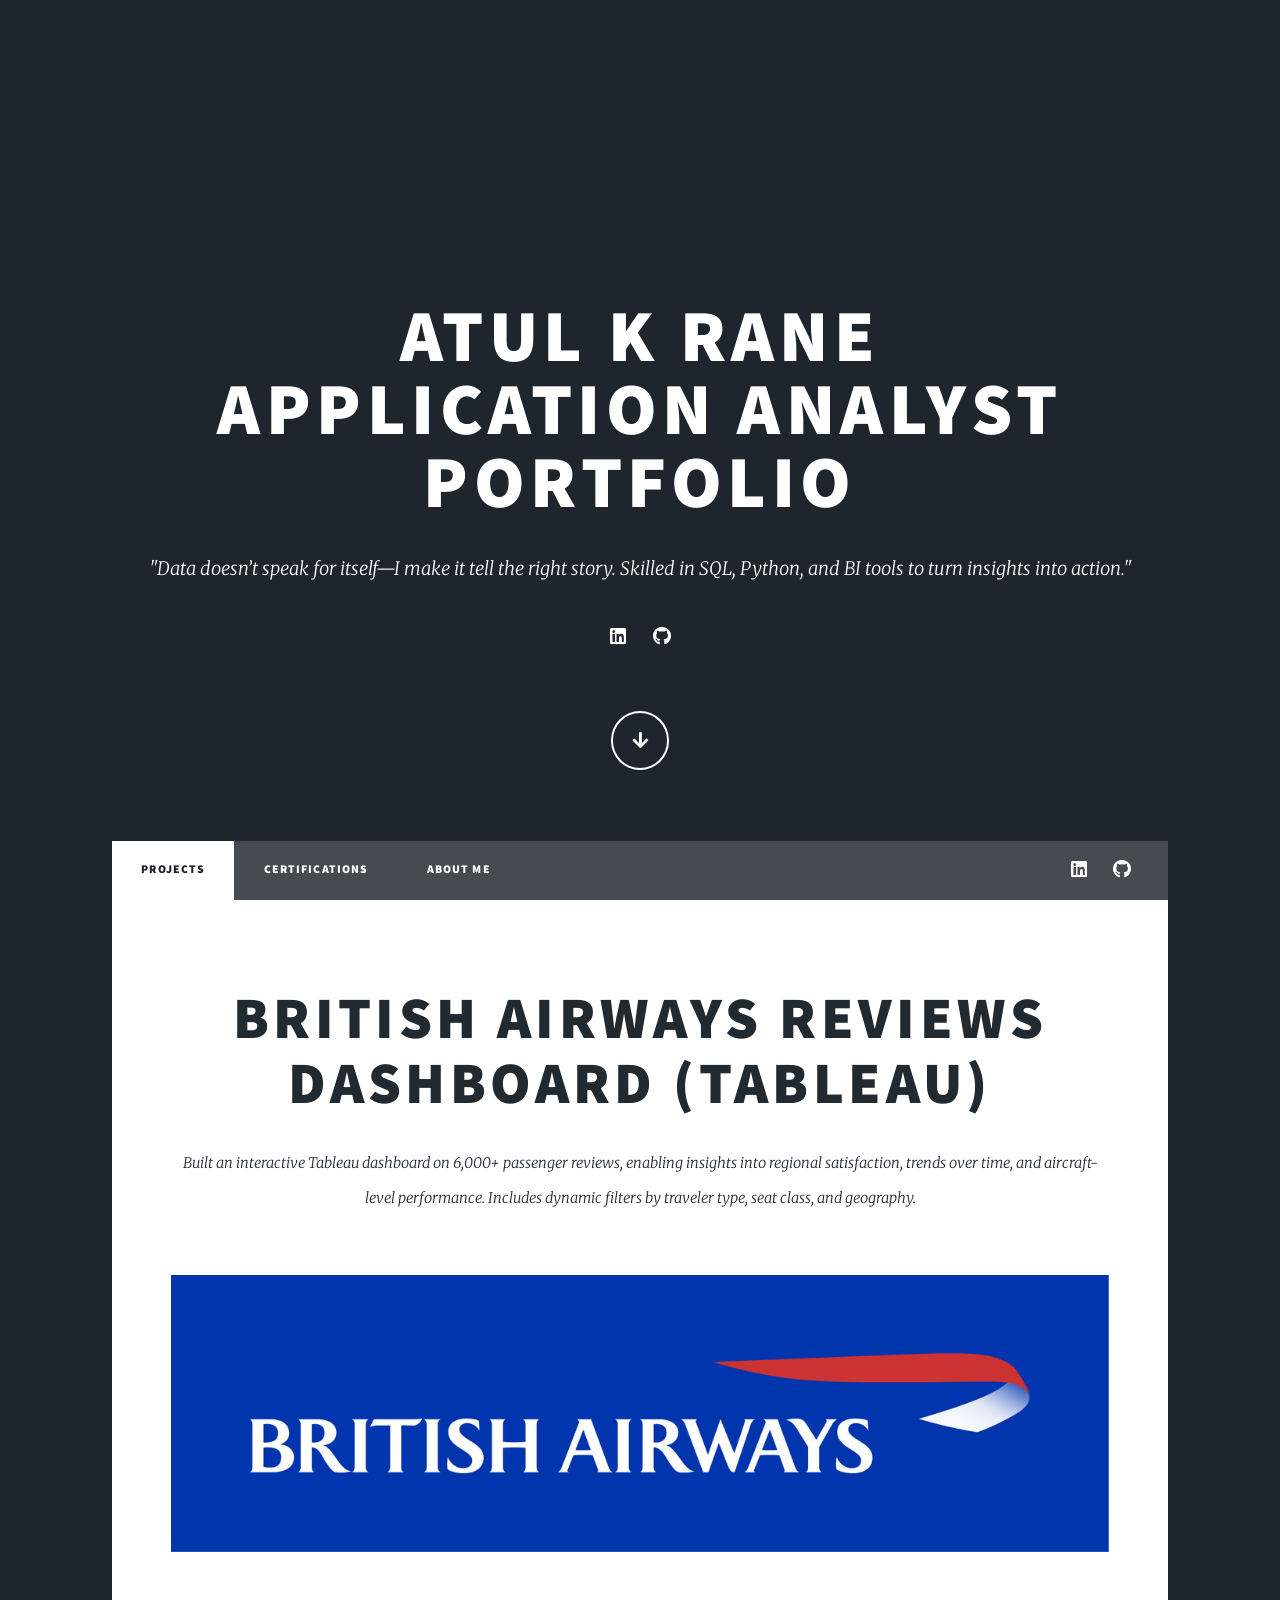
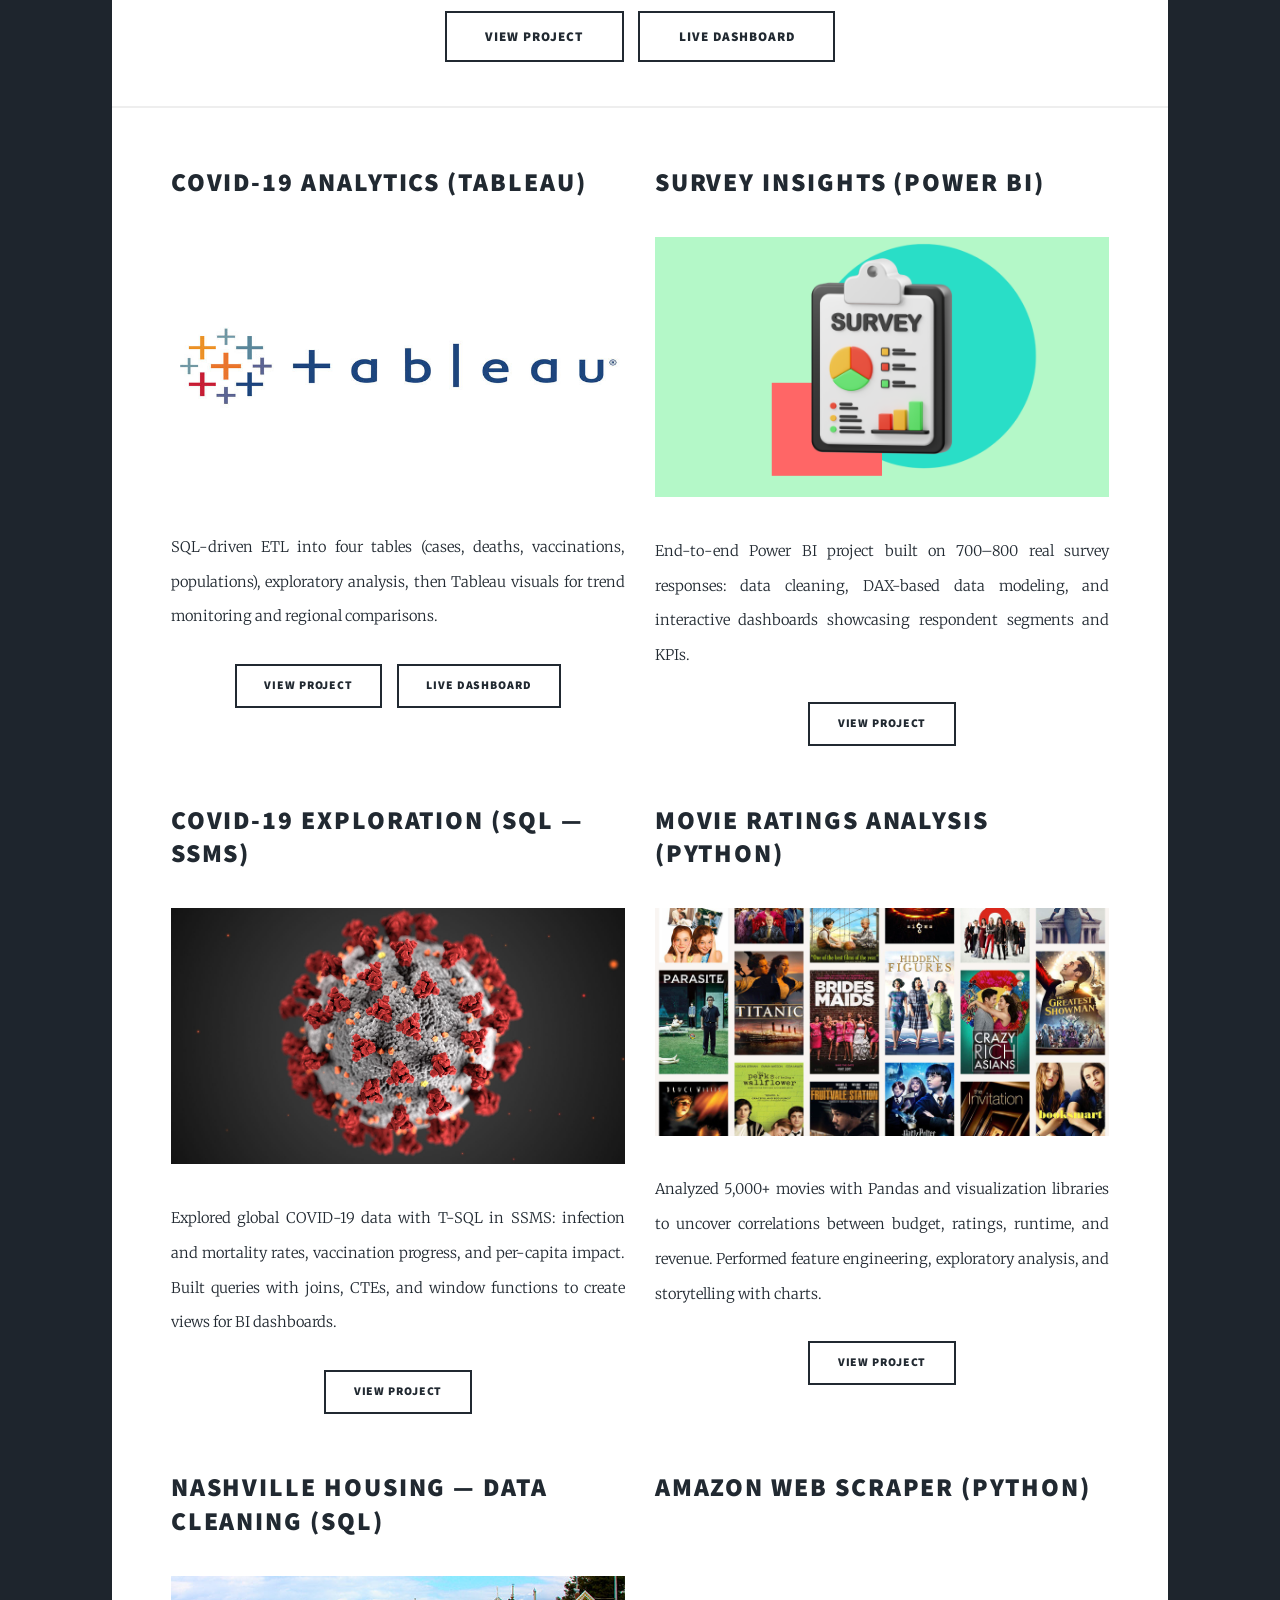
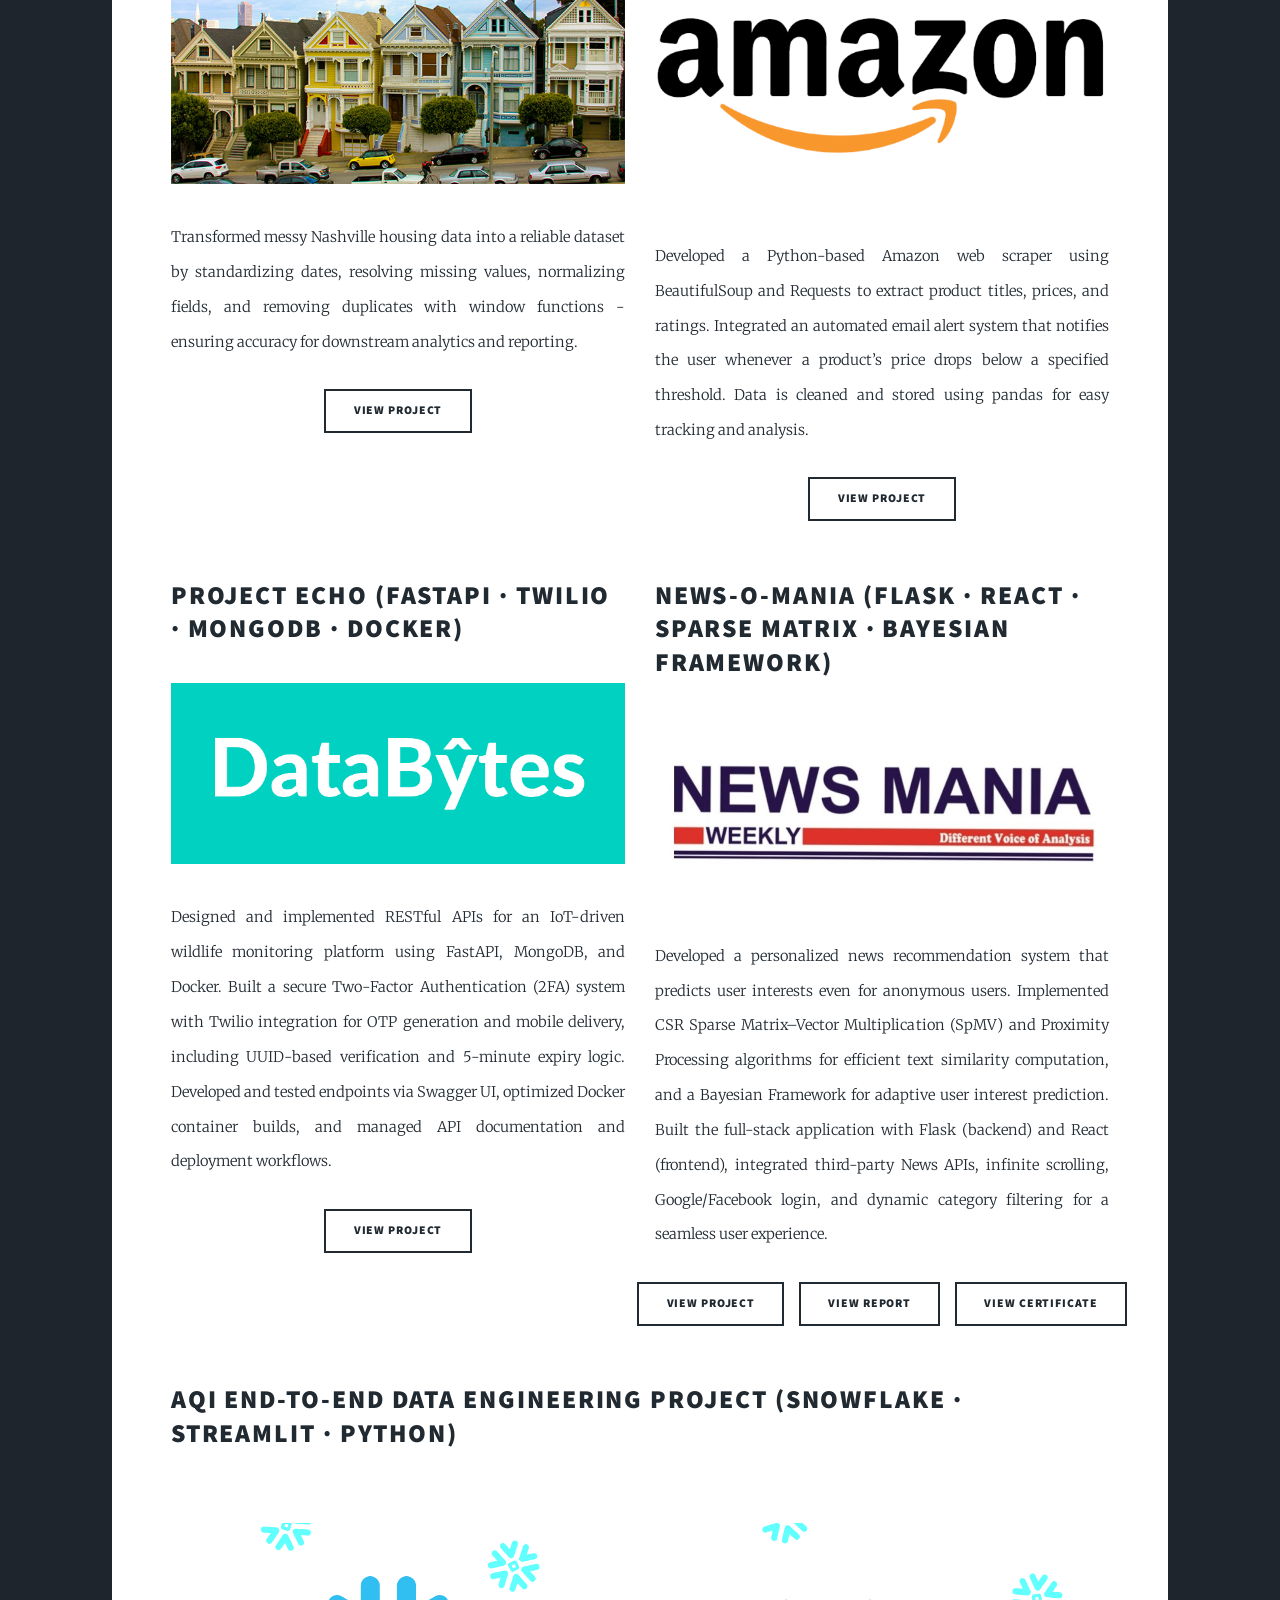
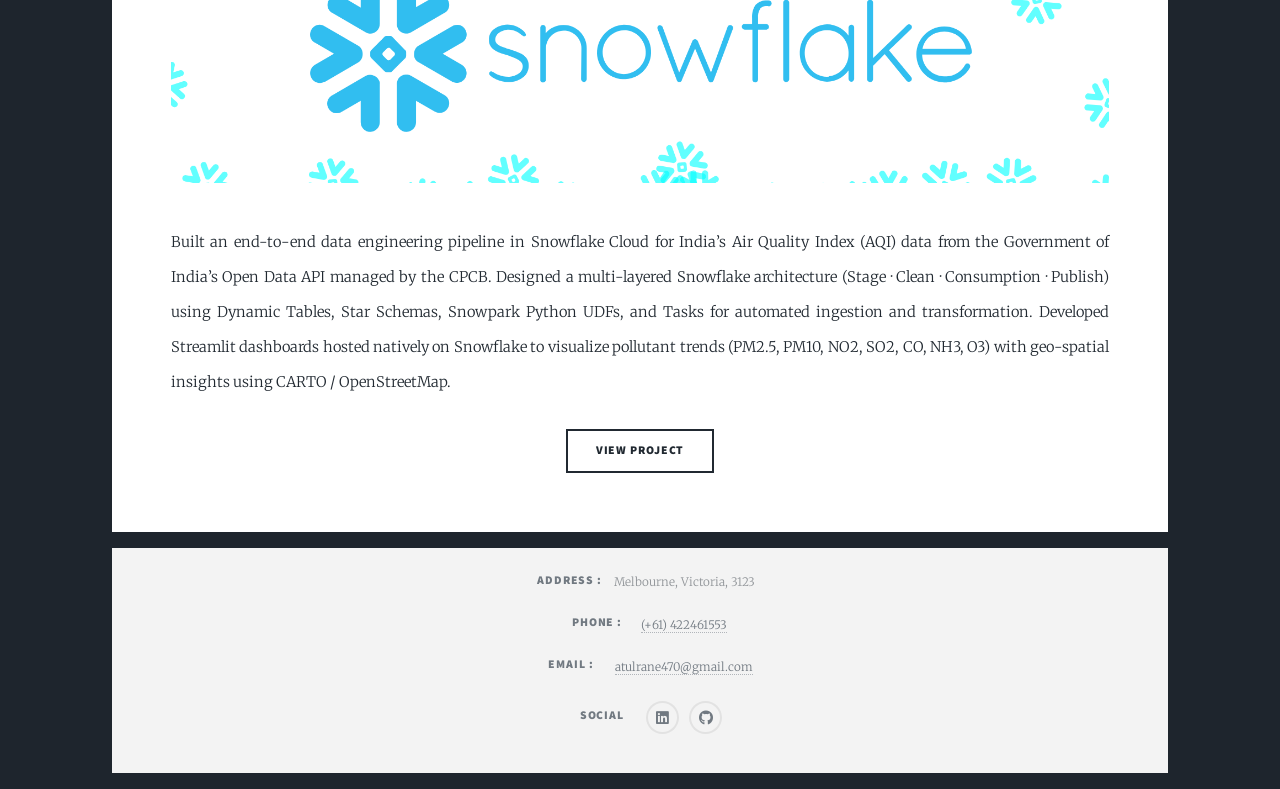
==== commit d5a98e04: "xyz" ====
--- a/index.html
+++ b/index.html
@@ -73,7 +73,7 @@
 
 		<!-- Intro -->
 		<div id="intro">
-			<h1>Atul Rane<br />Data Analyst Portfolio</h1>
+			<h1>Atul K Rane<br />Application Analyst Portfolio</h1>
 			<p>"Data doesn’t speak for itself—I make it tell the right story.
 				Skilled in SQL, Python, and BI tools to turn insights into action."
 				<br />
@@ -332,7 +332,8 @@
 						Built an end-to-end data engineering pipeline in Snowflake Cloud for India’s
 						Air Quality Index (AQI) data from the Government of India’s Open Data API
 						managed by the CPCB. Designed a multi-layered Snowflake architecture
-						(Stage · Clean · Consumption · Publish) using Dynamic Tables, Star Schemas, Snowpark Python UDFs,
+						(Stage · Clean · Consumption · Publish) using Dynamic Tables, Star Schemas, Snowpark Python
+						UDFs,
 						and Tasks for automated ingestion and transformation.
 						Developed Streamlit dashboards hosted natively on Snowflake to visualize
 						pollutant trends (PM2.5, PM10, NO2, SO2, CO, NH3, O3) with geo-spatial insights
@@ -348,7 +349,7 @@
 					</ul>
 				</article>
 
-				
+
 				<!-- <article class="projects">
 					<header>
 						<h2><a href="https://github.com/atulrane03/Nashville_Data_Cleaning" target="_blank"
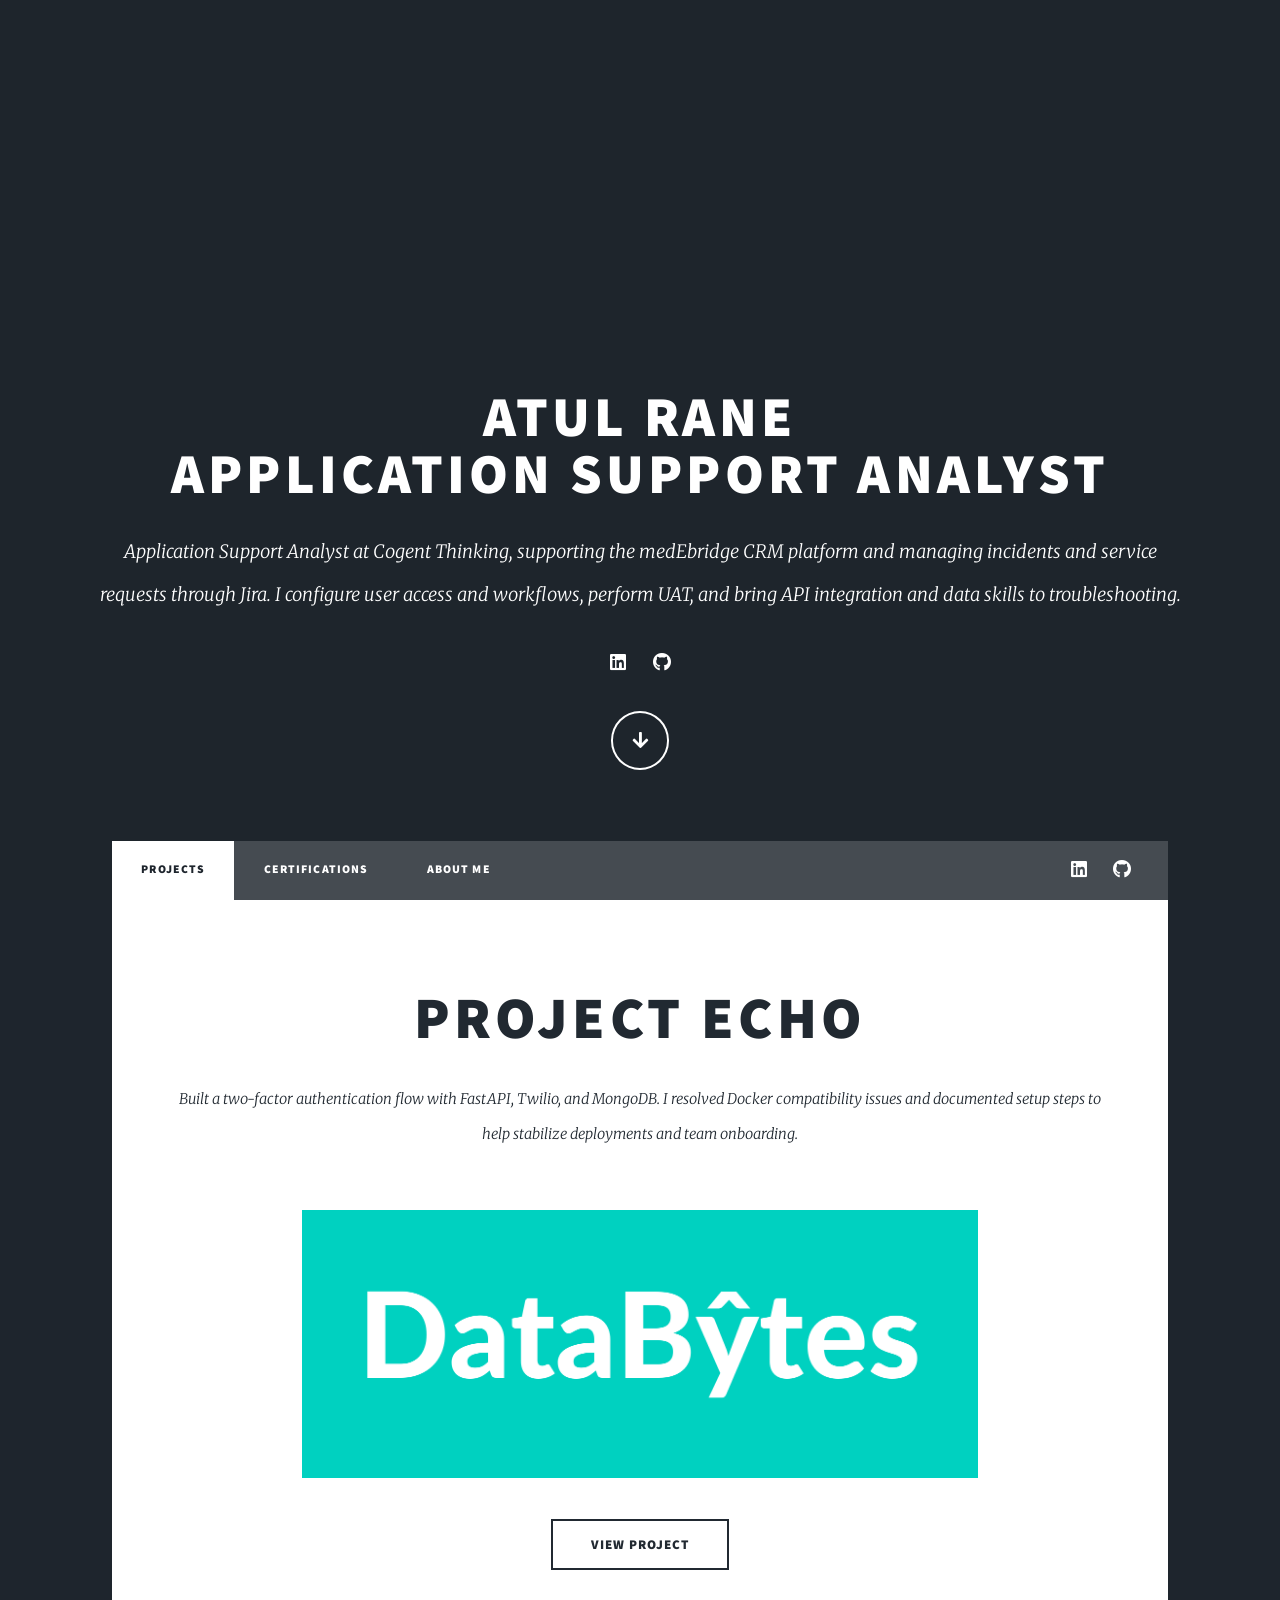
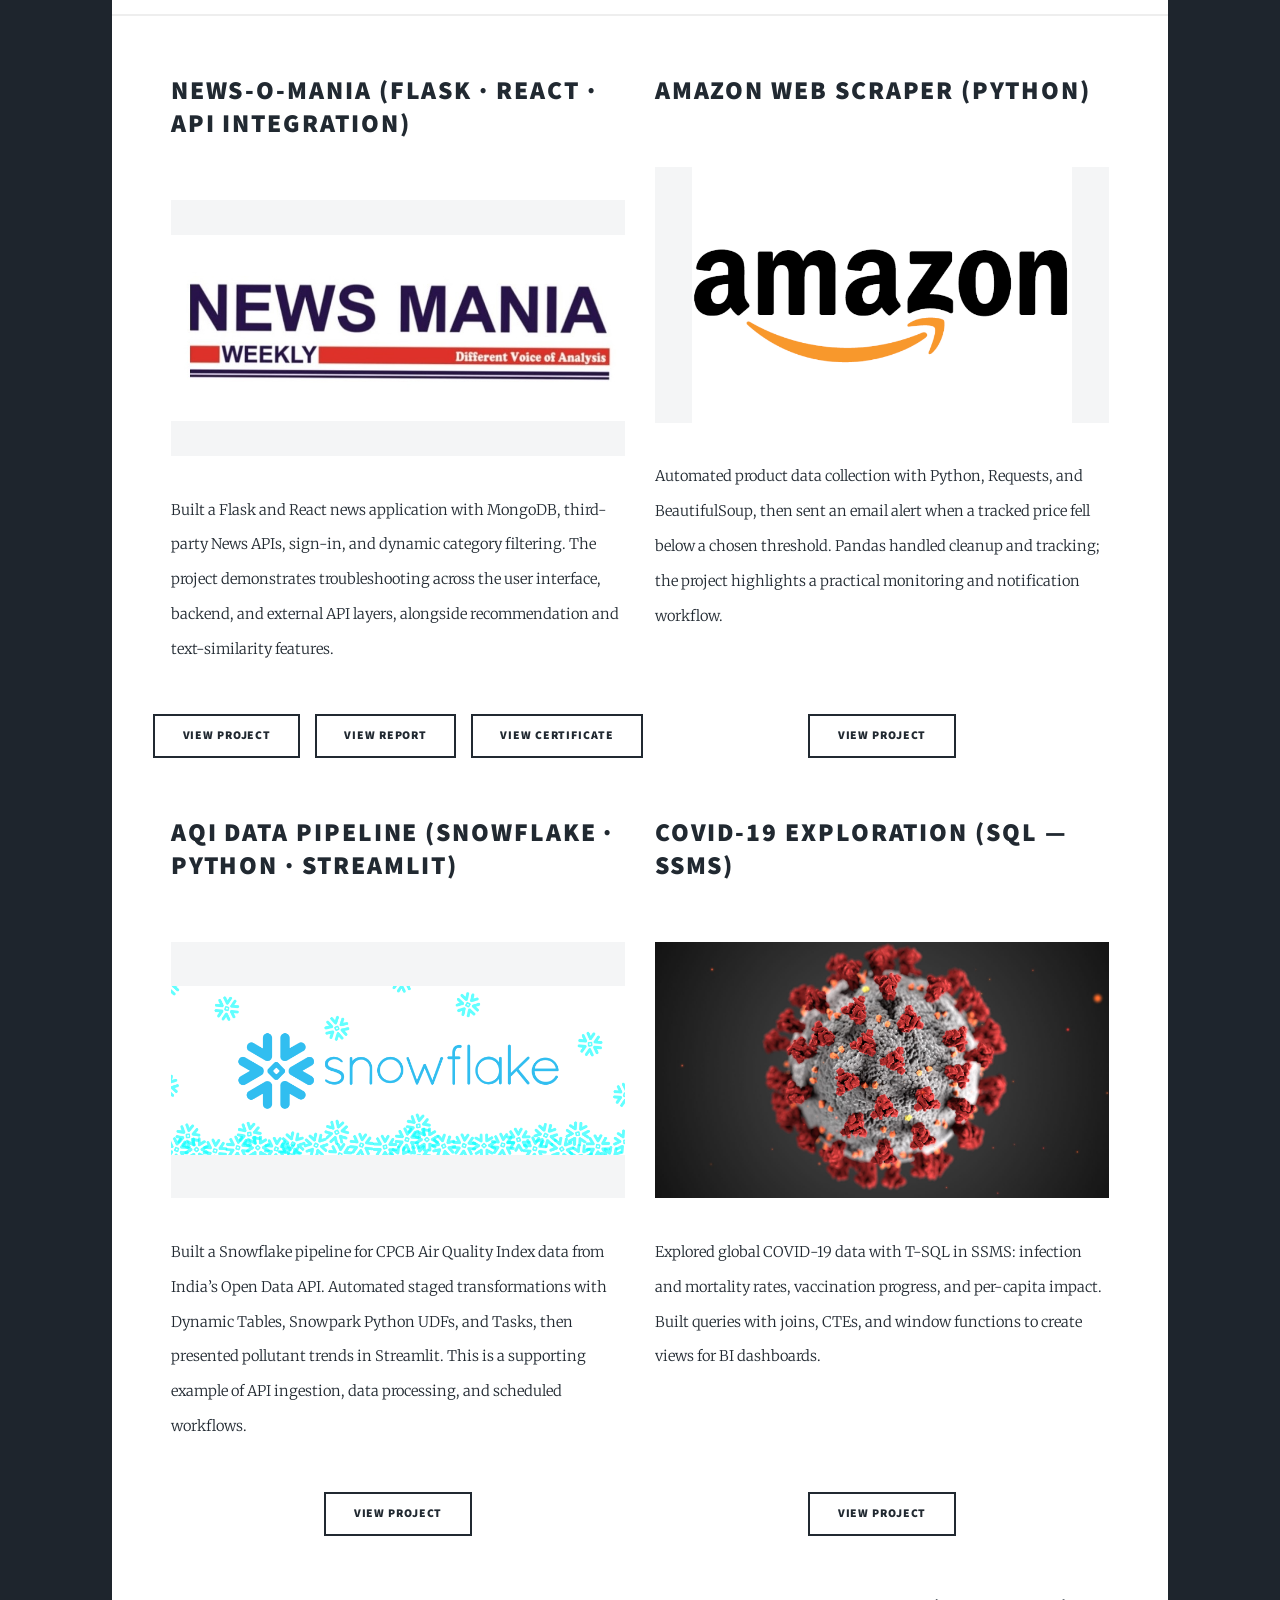
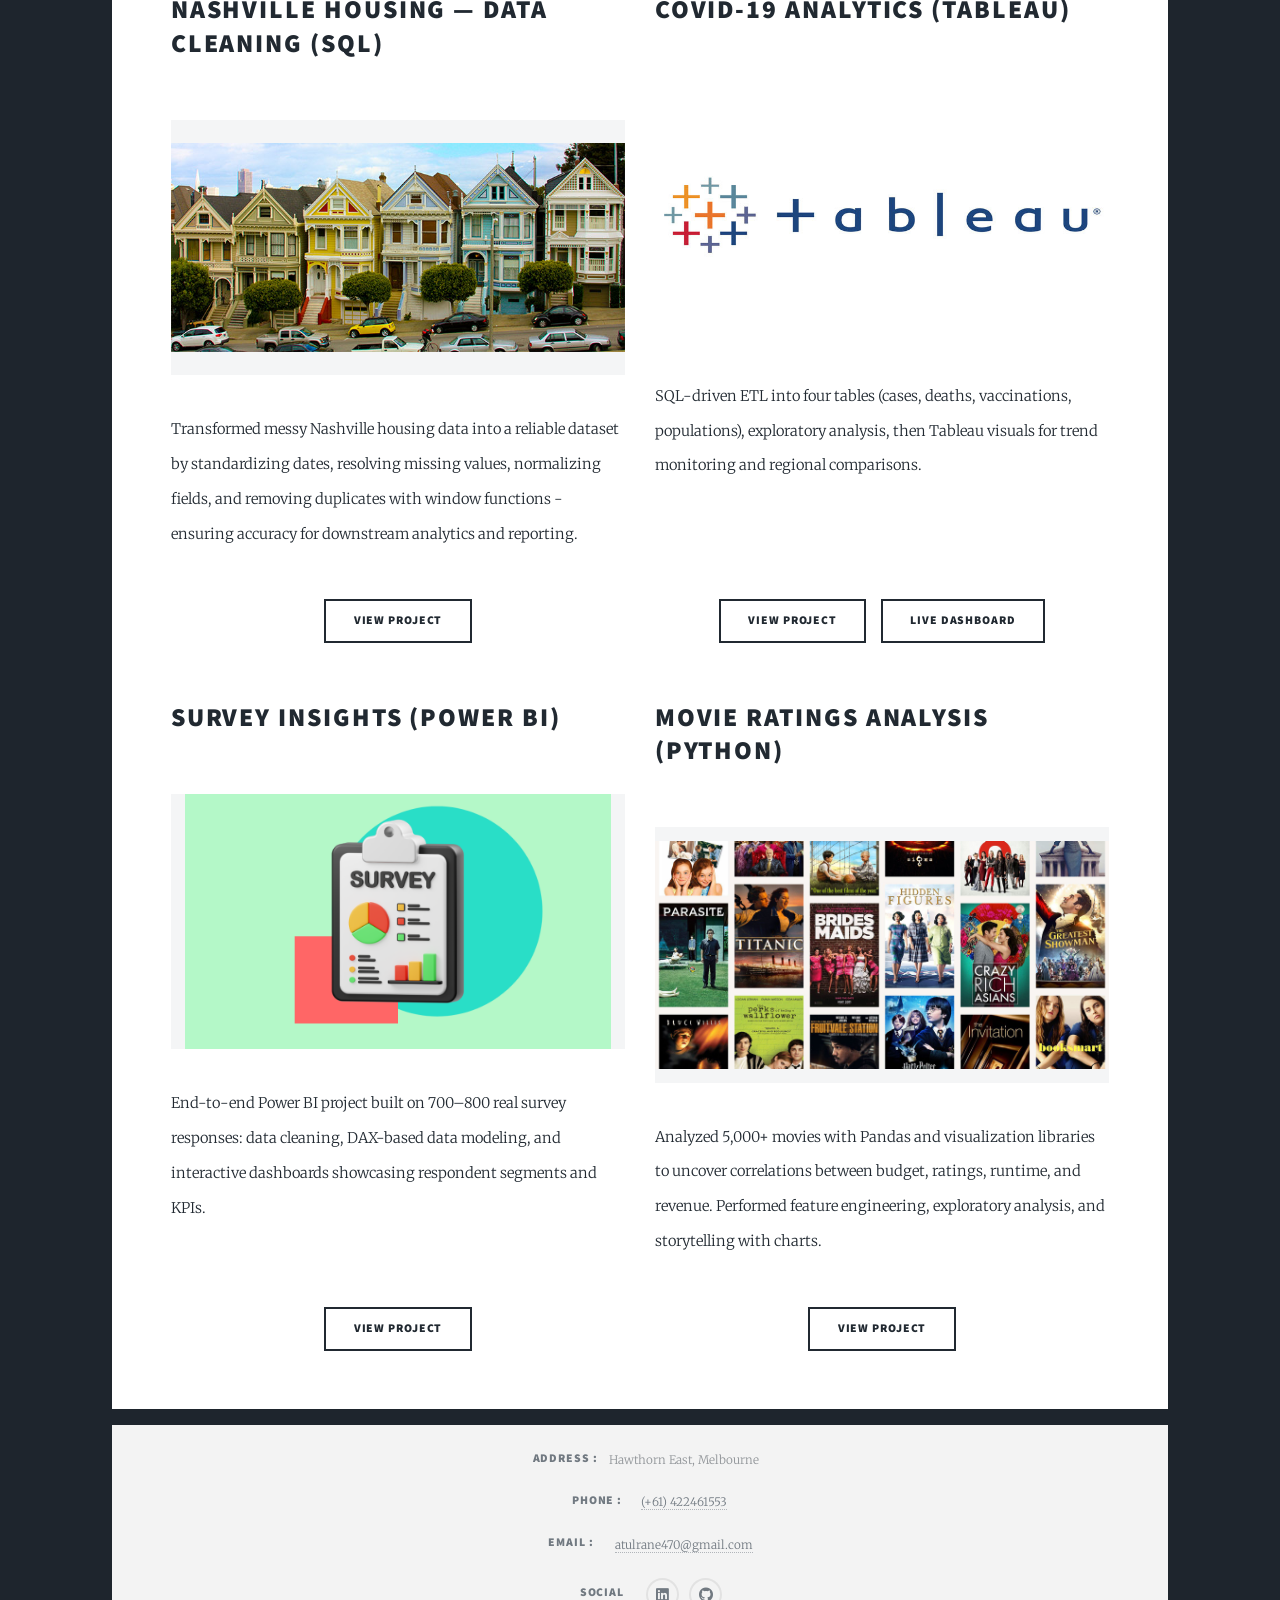
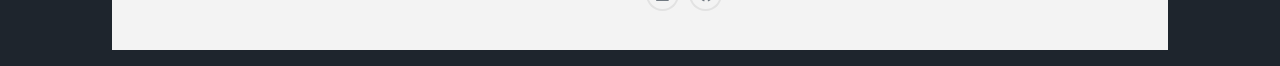
==== commit 9167b27c: "updated app portfolio" ====
--- a/index.html
+++ b/index.html
@@ -63,6 +63,7 @@
 		#simulations.post:after {
 			display: none !important;
 		}
+
 	</style>
 </head>
 
@@ -73,10 +74,10 @@
 
 		<!-- Intro -->
 		<div id="intro">
-			<h1>Atul K Rane<br />Application Analyst Portfolio</h1>
-			<p>"Data doesn’t speak for itself—I make it tell the right story.
-				Skilled in SQL, Python, and BI tools to turn insights into action."
-				<br />
+			<h1>Atul Rane<br />Application Support Analyst</h1>
+			<p>Application Support Analyst at Cogent Thinking, supporting the medEbridge CRM platform and managing
+				incidents and service requests through Jira. I configure user access and workflows, perform UAT, and bring
+				API integration and data skills to troubleshooting.</p>
 				<!-- <a href="https://github.com/atulrane03" target="_blank">GitHub</a> ·
 							<a href="https://www.linkedin.com/in/atulrane03/" target="_blank">LinkedIn</a> · -->
 				<!-- <a href="assets/files/Atul_Rane_CV.pdf" target="_blank">Résumé (PDF)</a> -->
@@ -88,7 +89,6 @@
 				<li><a href="https://github.com/atulrane03" class="icon brands fa-github"><span
 							class="label">GitHub</span></a></li>
 			</ul>
-			</p>
 			<ul class="actions">
 				<li><a href="#projects" class="button icon solid solo fa-arrow-down scrolly">View Projects</a></li>
 			</ul>
@@ -112,7 +112,6 @@
 				<li><a href="https://github.com/atulrane03" class="icon brands fa-github"><span
 							class="label">GitHub</span></a></li>
 			</ul>
-			</ul>
 		</nav>
 
 		<!-- Main -->
@@ -122,187 +121,40 @@
 			<article class="post featured" id="projects">
 				<header class="major">
 					<h2>
-						<a href="https://public.tableau.com/app/profile/atul.rane/viz/BritishAirways_17569479586280/Dashboard1"
+						<a href="https://github.com/DataBytes-Organisation/Project-Echo"
 							target="_blank" rel="noopener">
-							British Airways Reviews Dashboard (Tableau)
+							Project Echo
 						</a>
 					</h2>
-					<p>Built an interactive Tableau dashboard on 6,000+ passenger reviews, enabling insights into
-						regional satisfaction, trends over time, and aircraft-level performance. Includes dynamic
-						filters by traveler type, seat class, and geography.</p>
+					<p>Built a two-factor authentication flow with FastAPI, Twilio, and MongoDB. I resolved Docker compatibility
+						issues and documented setup steps to help stabilize deployments and team onboarding.</p>
 				</header>
-				<a href="https://public.tableau.com/app/profile/atul.rane/viz/BritishAirways_17569479586280/Dashboard1"
+				<a href="https://github.com/DataBytes-Organisation/Project-Echo"
 					class="image main" target="_blank" rel="noopener">
-					<img src="images/british.jpg" alt="British Airways Tableau dashboard preview" />
+					<img src="images/d.png" alt="DataBytes, the Project Echo team logo" />
 				</a>
 				<ul class="actions special">
-					<li><a href="https://github.com/atulrane03/British_airlines_tableau" class="button large"
+					<li><a href="https://github.com/DataBytes-Organisation/Project-Echo" class="button large"
 							target="_blank" rel="noopener">View Project</a></li>
-					<li><a href="https://public.tableau.com/app/profile/atul.rane/viz/BritishAirways_17569479586280/Dashboard1"
-							class="button large" target="_blank" rel="noopener">Live Dashboard</a></li>
 				</ul>
 			</article>
 
 			<!-- Project Grid (pinned repos) -->
-			<section class="projects">
-				<!-- Covid_19_tableau -->
-				<article>
-					<header>
-						<h2><a href="https://public.tableau.com/app/profile/atul.rane/viz/Covid-19Visualisation_17590612813350/Dashboard1"
-								target="_blank" rel="noopener">COVID‑19 Analytics (Tableau)</a></h2>
-					</header>
-					<a href="images/covid_tableau_placeholder.jpg" class="image fit"><img src="images/tableau.jpg"
-							alt="COVID-19 Tableau dashboard preview" /></a>
-					<p>SQL‑driven ETL into four tables (cases, deaths, vaccinations, populations), exploratory analysis,
-						then Tableau visuals for trend monitoring and regional comparisons.</p>
-					<ul class="actions special">
-						<li><a href="https://github.com/atulrane03/Covid_19_tableau" class="button" target="_blank"
-								rel="noopener">View Project</a></li>
-						<li><a href="https://public.tableau.com/app/profile/atul.rane/viz/Covid-19Visualisation_17590612813350/Dashboard1"
-								class="button" target="_blank" rel="noopener">Live Dashboard</a></li>
-					</ul>
-				</article>
-				<!-- Real_Survey_data_Power_bi -->
-				<article>
-					<header>
-						<h2><a href="https://github.com/atulrane03/Real_Survey_data_Power_bi" target="_blank"
-								rel="noopener">Survey Insights (Power BI)</a></h2>
-					</header>
-					<a href="images/powerbi_survey_placeholder.jpg" class="image fit"><img src="images/survey.png"
-							alt="Power BI survey dashboard preview" /></a>
-					<p>End-to-end Power BI project built on 700–800 real survey responses: data cleaning, DAX-based data
-						modeling, and interactive dashboards showcasing respondent segments and KPIs.</p>
-					<ul class="actions special">
-						<li><a href="https://github.com/atulrane03/Real_Survey_data_Power_bi" class="button"
-								target="_blank" rel="noopener">View Project</a></li>
-					</ul>
-				</article>
-				<!-- covid_exploration_ssms -->
-				<article>
-					<header>
-						<h2><a href="https://github.com/atulrane03/covid_exploration_ssms" target="_blank"
-								rel="noopener">COVID‑19 Exploration (SQL — SSMS)</a></h2>
-					</header>
-					<a href="images/sql_covid_placeholder.jpg" class="image fit"><img src="images/covid.jpg"
-							alt="SQL exploration screenshot" /></a>
-					<p>Explored global COVID-19 data with T-SQL in SSMS: infection and mortality rates, vaccination
-						progress, and per-capita impact. Built queries with joins, CTEs, and window functions to create
-						views for BI dashboards.</p>
-					<ul class="actions special">
-						<li><a href="https://github.com/atulrane03/covid_exploration_ssms" class="button"
-								target="_blank" rel="noopener">View Project</a></li>
-					</ul>
-				</article>
-
-
-				<!-- movie_analysis -->
+			<section class="projects" aria-label="Application support and technical projects">
+				<!-- News-O-Mania -->
 				<article class="">
 					<header>
-						<h2><a href="https://github.com/atulrane03/movie_analysis" target="_blank" rel="noopener">Movie
-								Ratings Analysis (Python)</a></h2>
-					</header>
-					<a href="images/movie_analysis_placeholder.jpg" class="image fit"><img src="images/movies.jpg"
-							alt="Notebook preview" /></a>
-					<p>Analyzed 5,000+ movies with Pandas and visualization libraries to uncover correlations between
-						budget, ratings, runtime, and revenue. Performed feature engineering, exploratory analysis, and
-						storytelling with charts.</p>
-					<ul class="actions special">
-						<li><a href="https://github.com/atulrane03/movie_analysis" class="button" target="_blank"
-								rel="noopener">View Project</a></li>
-					</ul>
-				</article>
-
-
-				<!-- Nashville_Data_Cleaning -->
-				<article class="">
-					<header>
-						<h2><a href="https://github.com/atulrane03/Nashville_Data_Cleaning" target="_blank"
-								rel="noopener">Nashville Housing — Data Cleaning (SQL)</a></h2>
-					</header>
-					<a href="images/nashville_sql_placeholder.jpg" class="image fit"><img src="images/housing.jpg"
-							alt="SQL cleaning preview" /></a>
-					<p>Transformed messy Nashville housing data into a reliable dataset by standardizing dates,
-						resolving missing values, normalizing fields, and removing duplicates with window functions -
-						ensuring accuracy for downstream analytics and reporting.</p>
-					<ul class="actions special">
-						<li><a href="https://github.com/atulrane03/Nashville_Data_Cleaning" class="button"
-								target="_blank" rel="noopener">View Project</a></li>
-					</ul>
-				</article>
-
-
-				<!-- amzon web scraping -->
-				<article>
-					<header>
-						<h2><a href="https://github.com/atulrane03/webscraping_amazon">Amazon Web Scraper (Python)</a>
-						</h2>
-					</header>
-					<a href="projects/amazon-scraper.html" class="image fit">
-						<img src="images/amazon.png" alt="Amazon Web Scraper Project" />
+						<h2><a href="https://github.com/atulrane03/News-O-Mania" target="_blank" rel="noopener">
+								News-O-Mania (Flask · React · API Integration)
+							</a></h2>
+					</header>
+					<a href="https://github.com/atulrane03/News-O-Mania" class="image fit" target="_blank" rel="noopener">
+						<img src="images/n.jpg" alt="News-O-Mania project logo" />
 					</a>
 					<p>
-						Developed a Python-based Amazon web scraper using BeautifulSoup and Requests
-						to extract product titles, prices, and ratings.
-						Integrated an automated email alert system that notifies the user whenever
-						a product’s price drops below a specified threshold.
-						Data is cleaned and stored using pandas for easy tracking and analysis.
-					</p>
-					<ul class="actions special">
-						<li><a href="https://github.com/atulrane03/webscraping_amazon" class="button"
-								target="_blank">View Project</a></li>
-					</ul>
-				</article>
-
-
-
-				<!-- Project Echo-->
-				<article class="">
-					<header>
-						<h2><a href="https://github.com/DataBytes-Organisation/Project-Echo">Project Echo (FastAPI ·
-								Twilio · MongoDB · Docker)</a></h2>
-					</header>
-					<a href="projects/amazon-scraper.html" class="image fit">
-						<img src="images/d.png" alt="Amazon Web Scraper Project" />
-					</a>
-					<p>
-						Designed and implemented RESTful APIs for an IoT-driven wildlife monitoring platform using
-						FastAPI,
-						MongoDB, and Docker. Built a secure Two-Factor Authentication (2FA) system with Twilio
-						integration
-						for OTP generation and mobile delivery, including UUID-based verification and 5-minute expiry
-						logic.
-						Developed and tested endpoints via Swagger UI, optimized Docker container builds, and managed
-						API
-						documentation and deployment workflows.
-					</p>
-					<ul class="actions special">
-						<li><a href="https://github.com/DataBytes-Organisation/Project-Echo" class="button"
-								target="_blank">View Project</a></li>
-					</ul>
-				</article>
-
-
-
-				<!-- News-O-Mania -->
-				<article class="">
-					<header>
-						<h2><a href="https://github.com/atulrane03/News-O-Mania" target="_blank" rel="noopener">
-								News-O-Mania (Flask · React · Sparse Matrix · Bayesian Framework)
-							</a></h2>
-					</header>
-					<a href="images/news_omania_thumbnail.jpg" class="image fit">
-						<img src="images/n.jpg" alt="News-O-Mania Recommendation System" />
-					</a>
-					<p>
-						Developed a personalized news recommendation system that predicts user interests even for
-						anonymous users.
-						Implemented CSR Sparse Matrix–Vector Multiplication (SpMV) and Proximity Processing algorithms
-						for efficient
-						text similarity computation, and a Bayesian Framework for adaptive user interest prediction.
-						Built the full-stack application with Flask (backend) and React (frontend), integrated
-						third-party News APIs,
-						infinite scrolling, Google/Facebook login, and dynamic category filtering for a seamless user
-						experience.
+						Built a Flask and React news application with MongoDB, third-party News APIs, sign-in, and
+						dynamic category filtering. The project demonstrates troubleshooting across the user interface,
+						backend, and external API layers, alongside recommendation and text-similarity features.
 					</p>
 					<ul class="actions special">
 						<li><a href="https://github.com/atulrane03/News-O-Mania" class="button" target="_blank">View
@@ -314,30 +166,44 @@
 					</ul>
 				</article>
 
+				<!-- amzon web scraping -->
+				<article>
+					<header>
+						<h2><a href="https://github.com/atulrane03/webscraping_amazon">Amazon Web Scraper (Python)</a>
+						</h2>
+					</header>
+					<a href="https://github.com/atulrane03/webscraping_amazon" class="image fit" target="_blank" rel="noopener">
+						<img src="images/amazon.png" alt="Amazon product price monitoring project image" />
+					</a>
+					<p>
+						Automated product data collection with Python, Requests, and BeautifulSoup, then sent an email
+						alert when a tracked price fell below a chosen threshold. Pandas handled cleanup and tracking;
+						the project highlights a practical monitoring and notification workflow.
+					</p>
+					<ul class="actions special">
+						<li><a href="https://github.com/atulrane03/webscraping_amazon" class="button"
+								target="_blank">View Project</a></li>
+					</ul>
+				</article>
 
 				<!-- AQI Snowflake -->
-				<article class="projects">
+				<article>
 					<header>
 						<h2><a href="https://github.com/atulrane03/AQI_Snowflake" target="_blank" rel="noopener">
-								AQI End-to-End Data Engineering Project (Snowflake · Streamlit · Python)
+								AQI Data Pipeline (Snowflake · Python · Streamlit)
 							</a></h2>
 					</header>
 
-					<a href="images/snow.png" class="image fit">
-						<img src="images/sn.png" alt="Air Quality Data Warehouse & Streamlit Dashboard" />
+					<a href="https://github.com/atulrane03/AQI_Snowflake" class="image fit" target="_blank" rel="noopener">
+						<img src="images/sn.png" alt="Snowflake logo for the AQI data pipeline project" />
 					</a>
 
 
 					<p>
-						Built an end-to-end data engineering pipeline in Snowflake Cloud for India’s
-						Air Quality Index (AQI) data from the Government of India’s Open Data API
-						managed by the CPCB. Designed a multi-layered Snowflake architecture
-						(Stage · Clean · Consumption · Publish) using Dynamic Tables, Star Schemas, Snowpark Python
-						UDFs,
-						and Tasks for automated ingestion and transformation.
-						Developed Streamlit dashboards hosted natively on Snowflake to visualize
-						pollutant trends (PM2.5, PM10, NO2, SO2, CO, NH3, O3) with geo-spatial insights
-						using CARTO / OpenStreetMap.
+						Built a Snowflake pipeline for CPCB Air Quality Index data from India’s Open Data API.
+						Automated staged transformations with Dynamic Tables, Snowpark Python UDFs, and Tasks, then
+						presented pollutant trends in Streamlit. This is a supporting example of API ingestion,
+						data processing, and scheduled workflows.
 					</p>
 
 
@@ -349,13 +215,30 @@
 					</ul>
 				</article>
 
-
-				<!-- <article class="projects">
+				<!-- covid_exploration_ssms -->
+				<article>
+					<header>
+						<h2><a href="https://github.com/atulrane03/covid_exploration_ssms" target="_blank"
+								rel="noopener">COVID‑19 Exploration (SQL — SSMS)</a></h2>
+					</header>
+					<a href="images/covid.jpg" class="image fit"><img src="images/covid.jpg"
+							alt="SQL exploration screenshot" /></a>
+					<p>Explored global COVID-19 data with T-SQL in SSMS: infection and mortality rates, vaccination
+						progress, and per-capita impact. Built queries with joins, CTEs, and window functions to create
+						views for BI dashboards.</p>
+					<ul class="actions special">
+						<li><a href="https://github.com/atulrane03/covid_exploration_ssms" class="button"
+								target="_blank" rel="noopener">View Project</a></li>
+					</ul>
+				</article>
+
+				<!-- Nashville_Data_Cleaning -->
+				<article class="">
 					<header>
 						<h2><a href="https://github.com/atulrane03/Nashville_Data_Cleaning" target="_blank"
 								rel="noopener">Nashville Housing — Data Cleaning (SQL)</a></h2>
 					</header>
-					<a href="images/nashville_sql_placeholder.jpg" class="image fit"><img src="images/housing.jpg"
+					<a href="images/housing.jpg" class="image fit"><img src="images/housing.jpg"
 							alt="SQL cleaning preview" /></a>
 					<p>Transformed messy Nashville housing data into a reliable dataset by standardizing dates,
 						resolving missing values, normalizing fields, and removing duplicates with window functions -
@@ -364,23 +247,59 @@
 						<li><a href="https://github.com/atulrane03/Nashville_Data_Cleaning" class="button"
 								target="_blank" rel="noopener">View Project</a></li>
 					</ul>
-				</article> -->
-				<!-- 
-				where there is class = project it means there are is only 1 projects so we will use class = projects -->
-
-				<!-- <article>
-					<header>
-						<h2><a href="#">Augue lorem<br />
-								primis vestibulum</a></h2>
-					</header>
-					<a href="#" class="image fit"><img src="images/pic07.jpg" alt="" /></a>
-					<p>Donec eget ex magna. Interdum et malesuada fames ac ante ipsum primis in faucibus. Pellentesque
-						venenatis dolor imperdiet dolor mattis sagittis magna etiam.</p>
-					<ul class="actions special">
-						<li><a href="#" class="button">Full Story</a></li>
-					</ul>
-				</article>
-			</section> -->
+				</article>
+
+				<!-- Covid_19_tableau -->
+				<article>
+					<header>
+						<h2><a href="https://public.tableau.com/app/profile/atul.rane/viz/Covid-19Visualisation_17590612813350/Dashboard1"
+								target="_blank" rel="noopener">COVID‑19 Analytics (Tableau)</a></h2>
+					</header>
+					<a href="images/tableau.jpg" class="image fit"><img src="images/tableau.jpg"
+							alt="COVID-19 Tableau dashboard preview" /></a>
+					<p>SQL‑driven ETL into four tables (cases, deaths, vaccinations, populations), exploratory analysis,
+						then Tableau visuals for trend monitoring and regional comparisons.</p>
+					<ul class="actions special">
+						<li><a href="https://github.com/atulrane03/Covid_19_tableau" class="button" target="_blank"
+								rel="noopener">View Project</a></li>
+						<li><a href="https://public.tableau.com/app/profile/atul.rane/viz/Covid-19Visualisation_17590612813350/Dashboard1"
+								class="button" target="_blank" rel="noopener">Live Dashboard</a></li>
+					</ul>
+				</article>
+
+				<!-- Real_Survey_data_Power_bi -->
+				<article>
+					<header>
+						<h2><a href="https://github.com/atulrane03/Real_Survey_data_Power_bi" target="_blank"
+								rel="noopener">Survey Insights (Power BI)</a></h2>
+					</header>
+					<a href="images/survey.png" class="image fit"><img src="images/survey.png"
+							alt="Power BI survey dashboard preview" /></a>
+					<p>End-to-end Power BI project built on 700–800 real survey responses: data cleaning, DAX-based data
+						modeling, and interactive dashboards showcasing respondent segments and KPIs.</p>
+					<ul class="actions special">
+						<li><a href="https://github.com/atulrane03/Real_Survey_data_Power_bi" class="button"
+								target="_blank" rel="noopener">View Project</a></li>
+					</ul>
+				</article>
+
+				<!-- movie_analysis -->
+				<article class="">
+					<header>
+						<h2><a href="https://github.com/atulrane03/movie_analysis" target="_blank" rel="noopener">Movie
+								Ratings Analysis (Python)</a></h2>
+					</header>
+					<a href="images/movies.jpg" class="image fit"><img src="images/movies.jpg"
+							alt="Notebook preview" /></a>
+					<p>Analyzed 5,000+ movies with Pandas and visualization libraries to uncover correlations between
+						budget, ratings, runtime, and revenue. Performed feature engineering, exploratory analysis, and
+						storytelling with charts.</p>
+					<ul class="actions special">
+						<li><a href="https://github.com/atulrane03/movie_analysis" class="button" target="_blank"
+								rel="noopener">View Project</a></li>
+					</ul>
+				</article>
+			</section>
 
 				<!-- About -->
 				<!-- <section id="about" class="post">
@@ -436,11 +355,11 @@
 			<section class="split contact">
 				<section class="alt">
 					<h3>Address :</h3>
-					<p>Melbourne, Victoria, 3123 </p>
+					<p>Hawthorn East, Melbourne</p>
 				</section>
 				<section>
 					<h3>Phone :</h3>
-					<p><a href="#">(+61) 422461553</a></p>
+					<p><a href="tel:+61422461553">(+61) 422461553</a></p>
 				</section>
 				<section>
 					<h3>Email :</h3>
@@ -476,4 +395,4 @@
 
 </body>
 
-</html>+</html>
--- a/assets/css/main.css
+++ b/assets/css/main.css
@@ -3363,11 +3363,10 @@
 	width: 100%;
 	height: 100%;
 	background-color: #212931;
-	background-image: url("../../images/overlay.png"), linear-gradient(0deg, rgba(0, 0, 0, 0.1), rgba(0, 0, 0, 0.1)), url("../../images/bg.jpg");
-	background-size: auto, auto, 100% auto;
-	background-position: center, center, top center;
-	background-repeat: repeat, no-repeat, no-repeat;
-	background-attachment: scroll, scroll, scroll;
+	background-image: linear-gradient(0deg, rgba(0, 0, 0, 0.1), rgba(0, 0, 0, 0.1));
+	background-position: center;
+	background-repeat: no-repeat;
+	background-attachment: scroll;
 	z-index: -1;
 }
 
@@ -3405,7 +3404,7 @@
 @media screen and (orientation: portrait) {
 
 	#wrapper>.bg {
-		background-size: auto, auto, auto 175%;
+		background-size: auto;
 	}
 
 }
@@ -3523,7 +3522,7 @@
 }
 
 #intro h1 {
-	font-size: 5rem;
+	font-size: clamp(3rem, 4.4vw, 4.5rem);
 	line-height: 1;
 }
 
@@ -3532,6 +3531,18 @@
 	font-style: italic;
 	margin-top: -0.25rem;
 	text-align: center;
+}
+
+#intro h1,
+#intro p {
+	align-self: center;
+	width: 100%;
+	min-width: 0;
+	box-sizing: border-box;
+}
+
+#intro p {
+	max-width: 75rem;
 }
 
 #intro+#header {
@@ -3625,6 +3636,19 @@
 		display: none;
 	}
 
+}
+
+@media screen and (max-width: 480px) {
+	#intro h1 {
+		font-size: 2.7rem;
+		letter-spacing: 0.05em;
+	}
+
+	#main>.post header.major>h1,
+	#main>.post header.major h2 {
+		font-size: 2.25rem;
+		letter-spacing: 0.05em;
+	}
 }
 
 /* Header */
@@ -3939,11 +3963,15 @@
 #certifications .cert-card p{ margin: .6rem 0 0; }
 #certifications .actions{ margin-top: auto; }  /* button sticks to bottom */
 
-/* If the last row has one card, span full width (no right gap) */
-#certifications .certs > article:nth-last-child(1):nth-child(odd){
-  grid-column: 1 / -1;
-}
-
+@media screen and (max-width: 600px) {
+	#certifications .certs {
+		grid-template-columns: minmax(0, 1fr);
+	}
+
+	#certifications .cert-card {
+		min-width: 0;
+	}
+}
 
 /* container of your project <article> cards */
 /* Grid for cards */
@@ -3953,6 +3981,21 @@
   gap: 2rem;
 }
 
+.projects > article {
+	display: flex;
+	flex-direction: column;
+	min-width: 0;
+}
+
+.projects > article p {
+	text-align: left;
+}
+
+.projects > article .actions {
+	margin-top: auto;
+	padding-top: 1.25rem;
+}
+
 /* If total count is odd, make the last card span full width */
 .projects > article:last-child:nth-child(odd) {
   grid-column: 1 / -1;
@@ -3969,8 +4012,19 @@
 .projects > article:last-child:nth-child(odd) .image.fit { margin: .8rem 0 0; }
 .projects > article:last-child:nth-child(odd) p { margin: .9rem 0 0; }
 
-/* Optional: keep images modest */
-.projects > article .image.fit img { width:100%; height:auto; max-height:260px; object-fit:cover; }
+/* Give each project image the same footprint without cropping logos or screenshots. */
+.projects > article .image.fit {
+	aspect-ratio: 16 / 9;
+	background: #f4f5f6;
+	overflow: hidden;
+}
+
+.projects > article .image.fit img {
+	width: 100%;
+	height: 100%;
+	max-height: none;
+	object-fit: contain;
+}
 
 /* Responsive: single column on small screens */
 @media (max-width: 800px){
@@ -4019,6 +4073,18 @@
 
 #main>.post.featured {
 	text-align: center;
+}
+
+#projects > a.image.main {
+	width: 72%;
+	max-width: 860px;
+	margin: 2.75rem auto;
+}
+
+@media screen and (max-width: 736px) {
+	#projects > a.image.main {
+		width: 100%;
+	}
 }
 
 @media screen and (max-width: 1280px) {
@@ -4988,4 +5054,4 @@
 		visibility: visible;
 	}
 
-}+}
